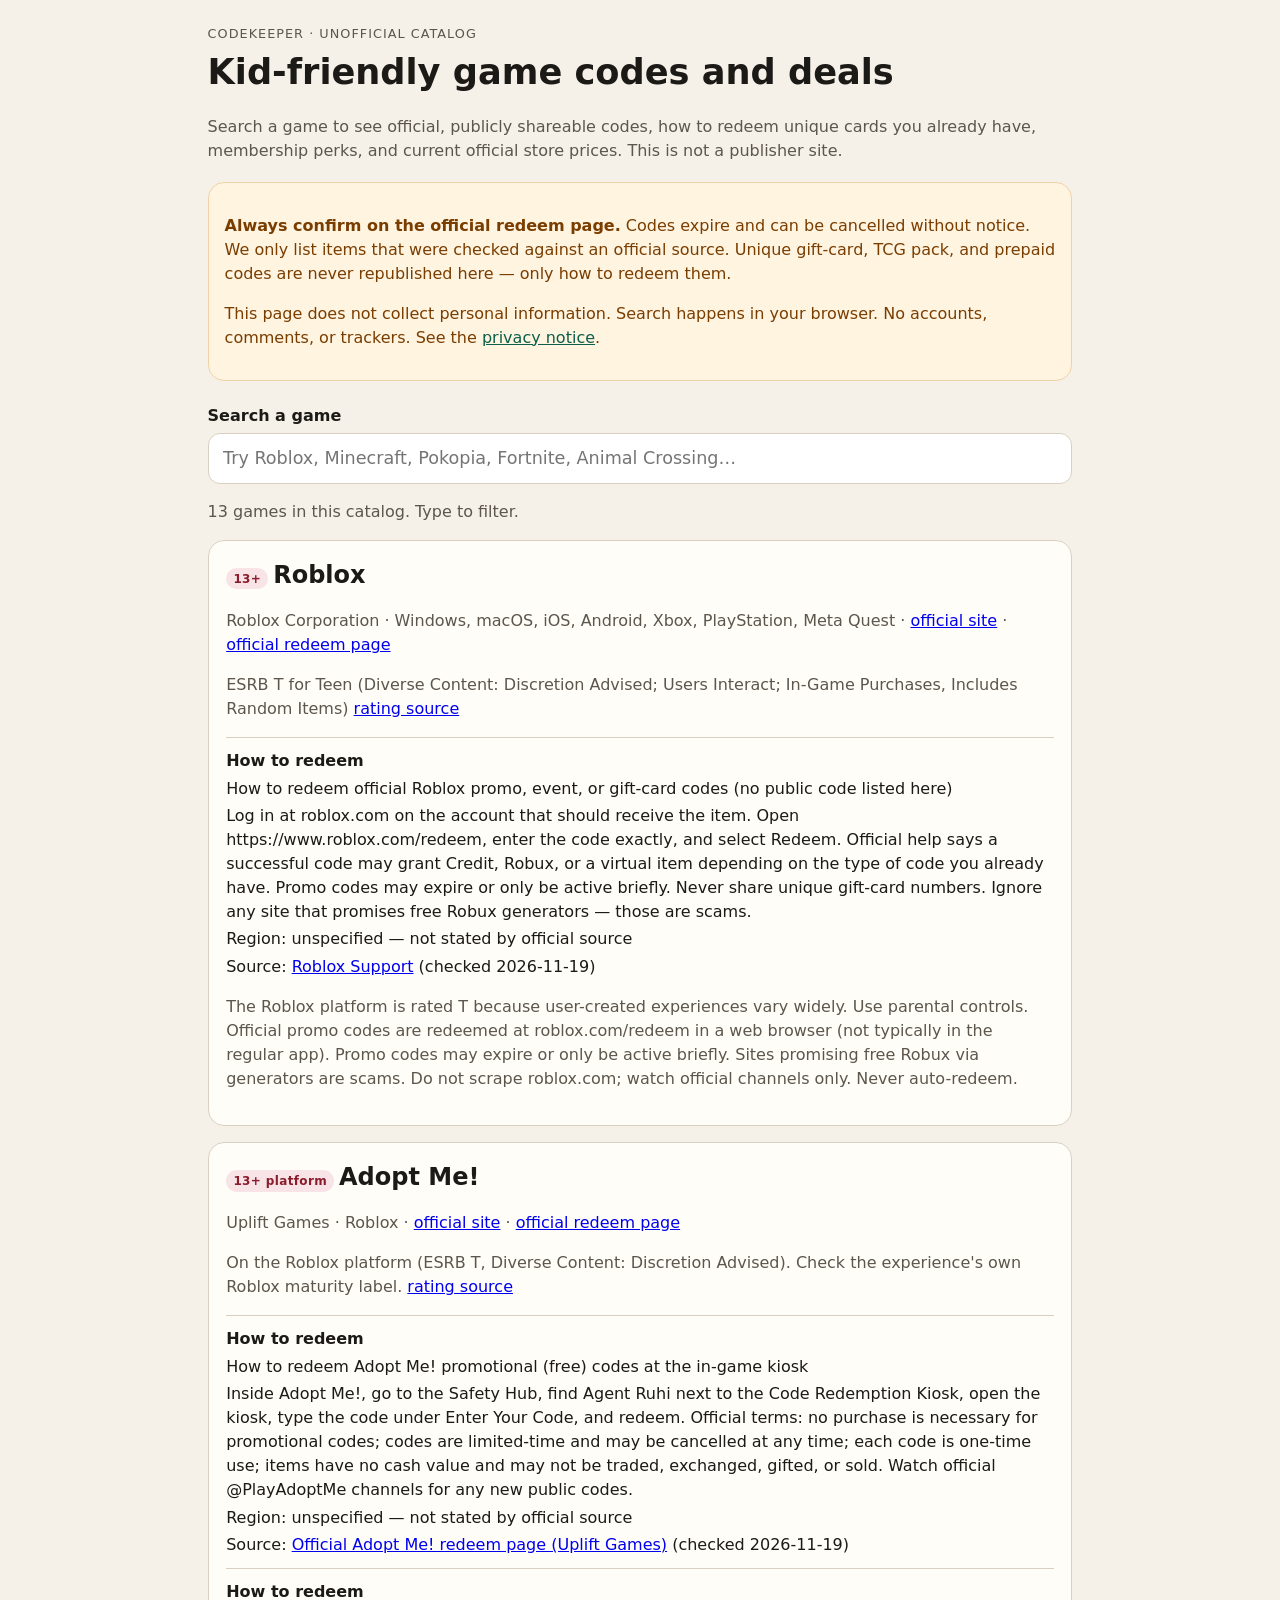
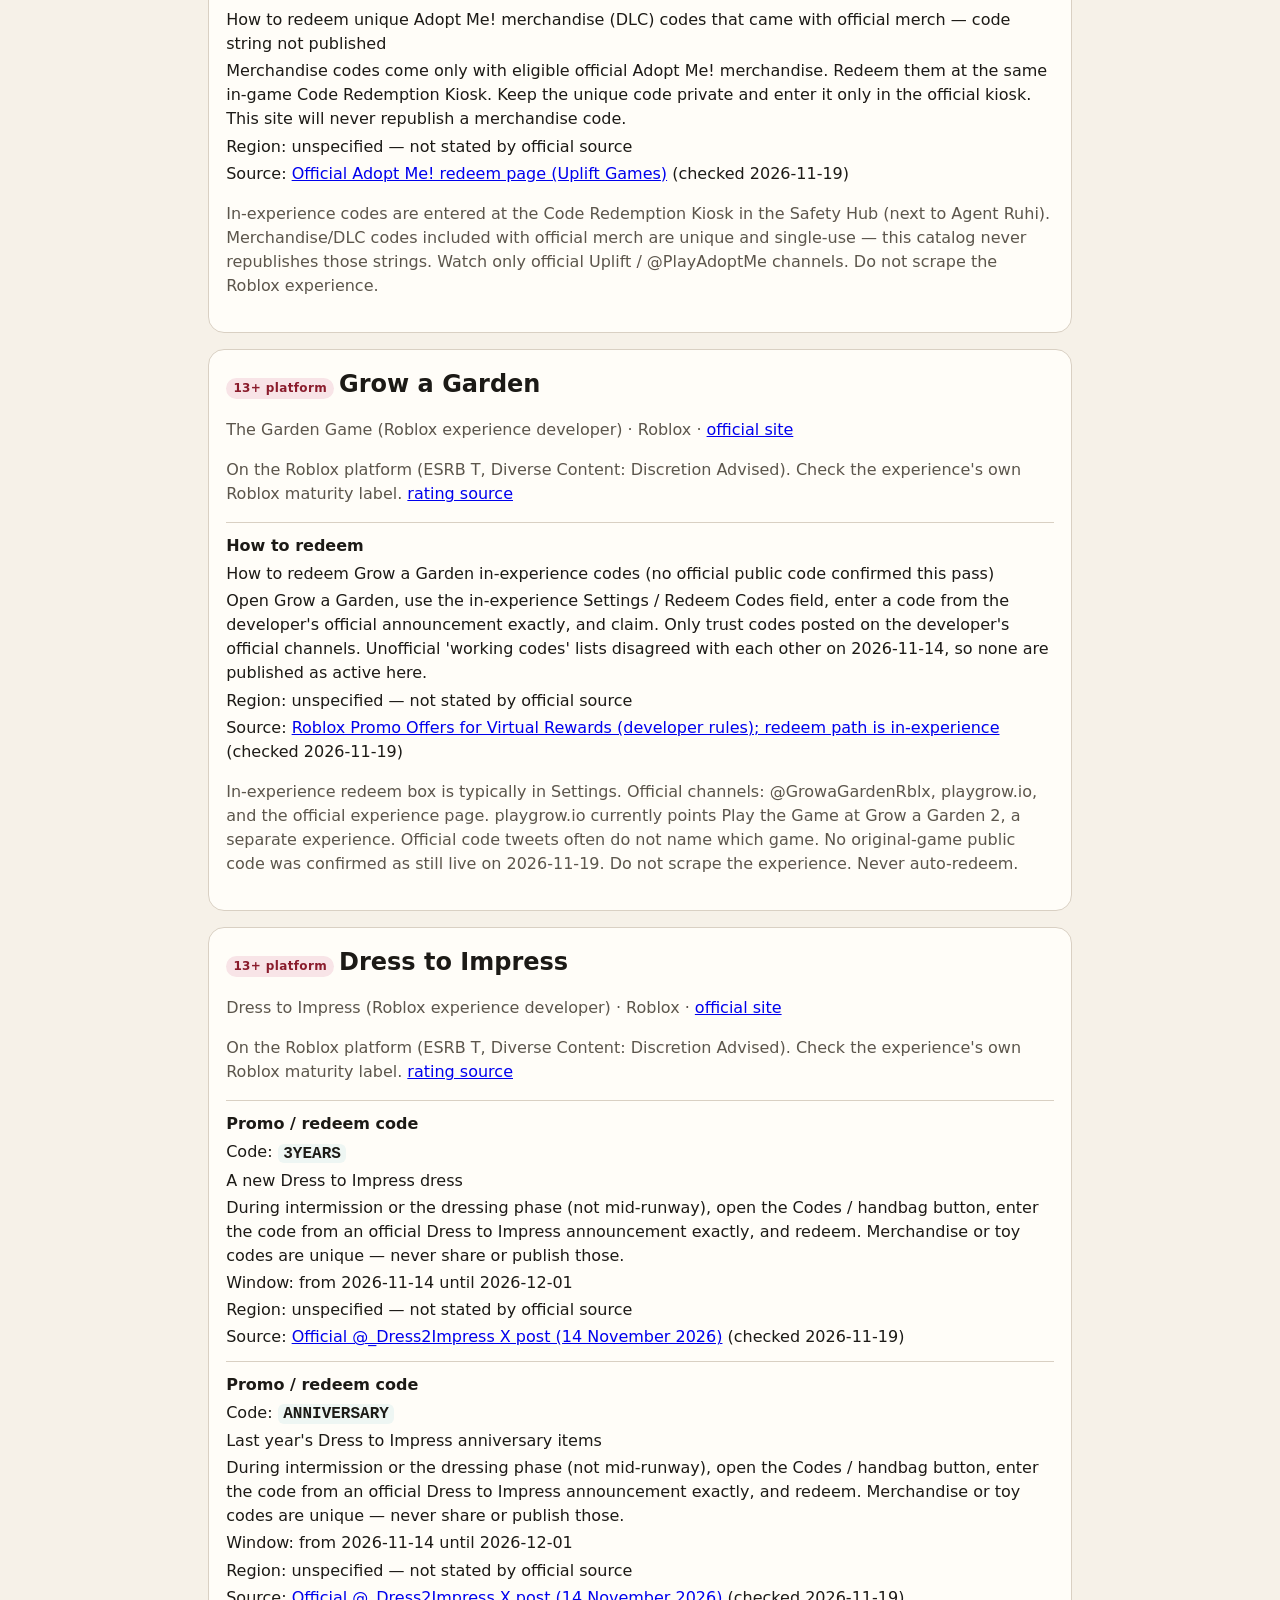
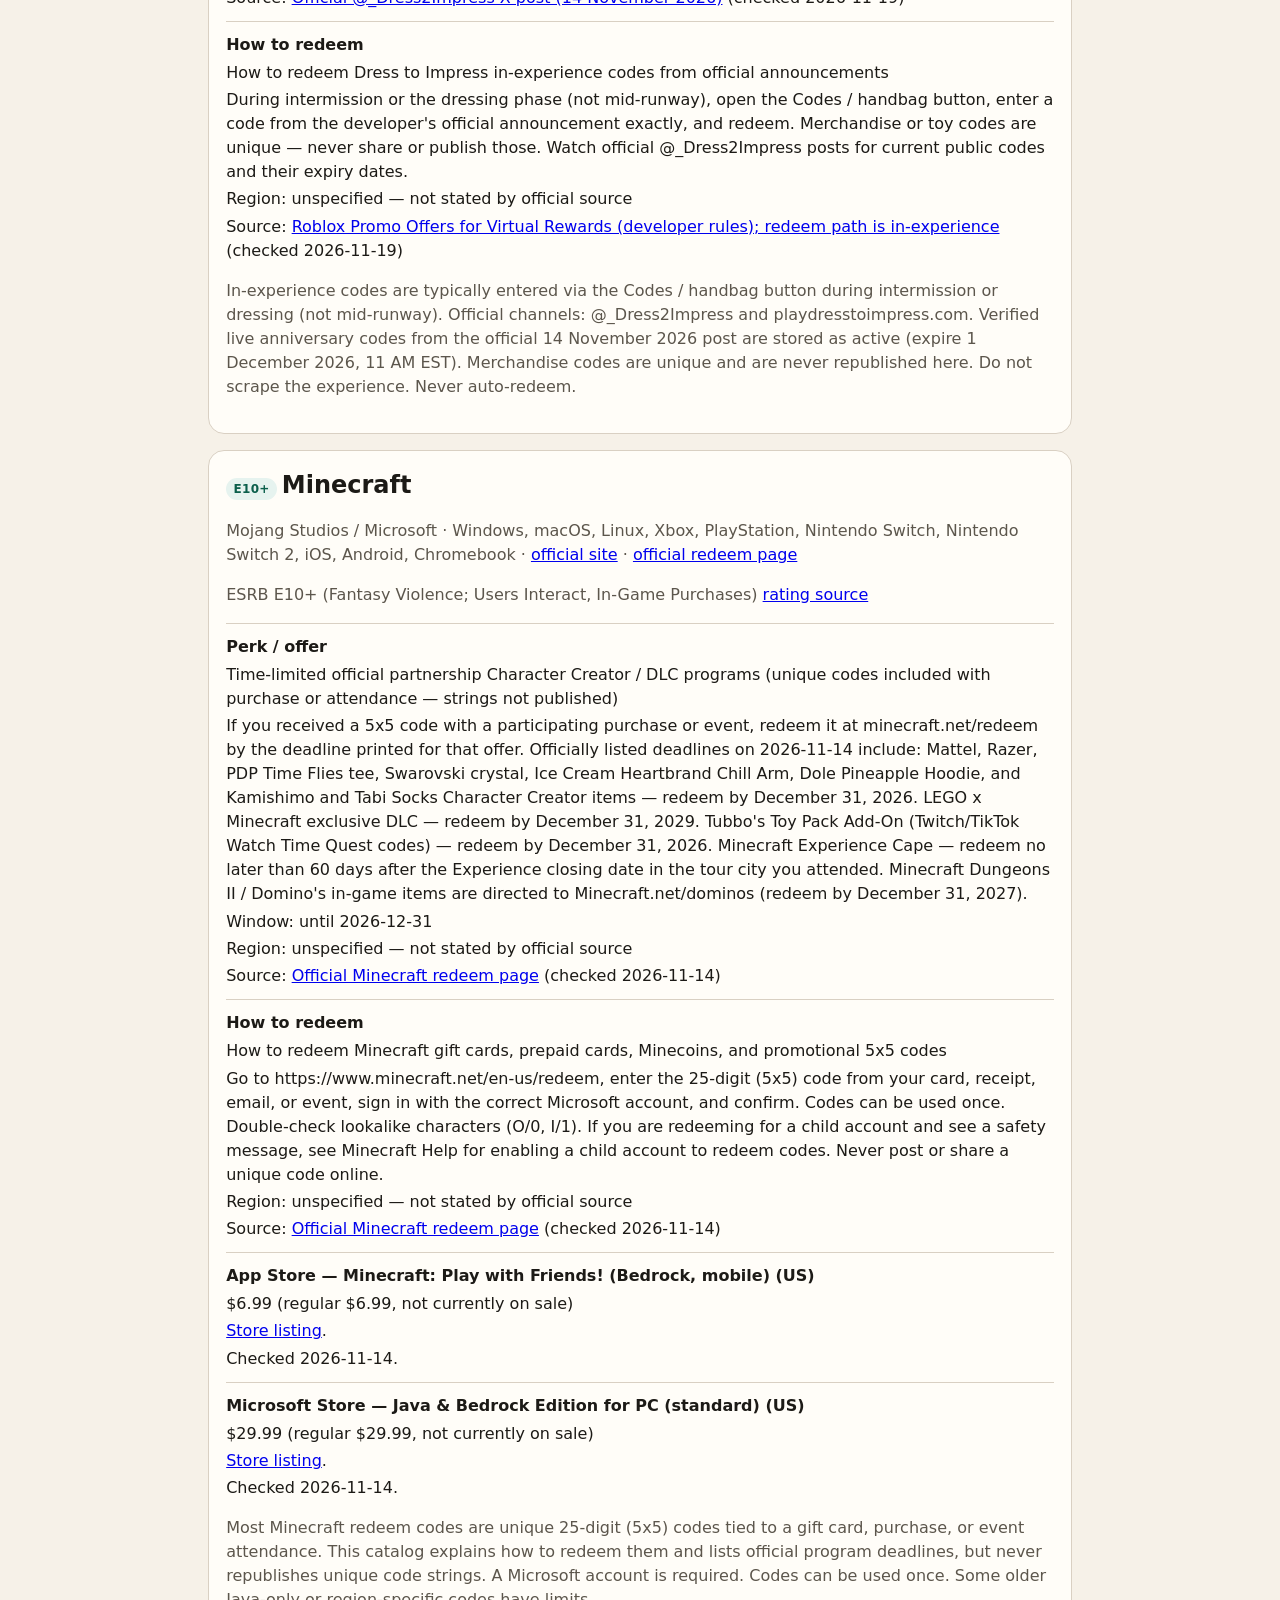
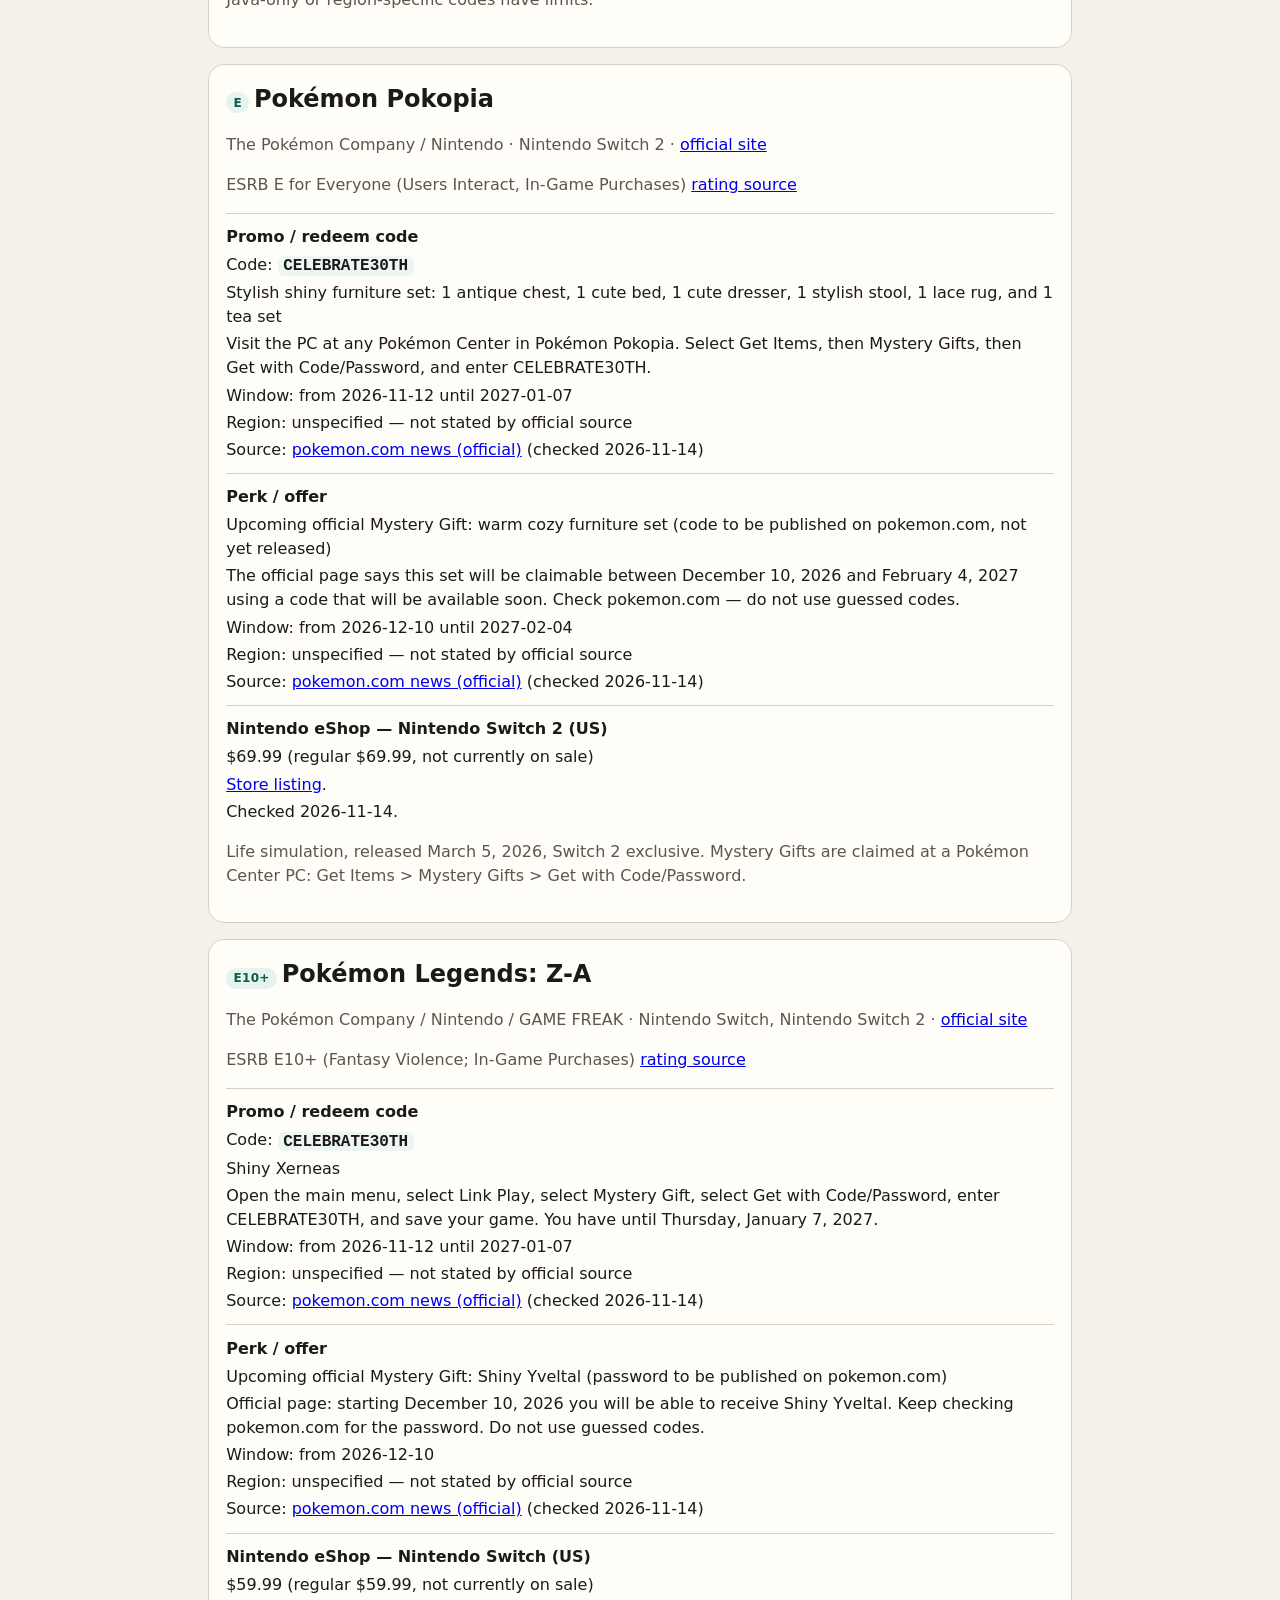
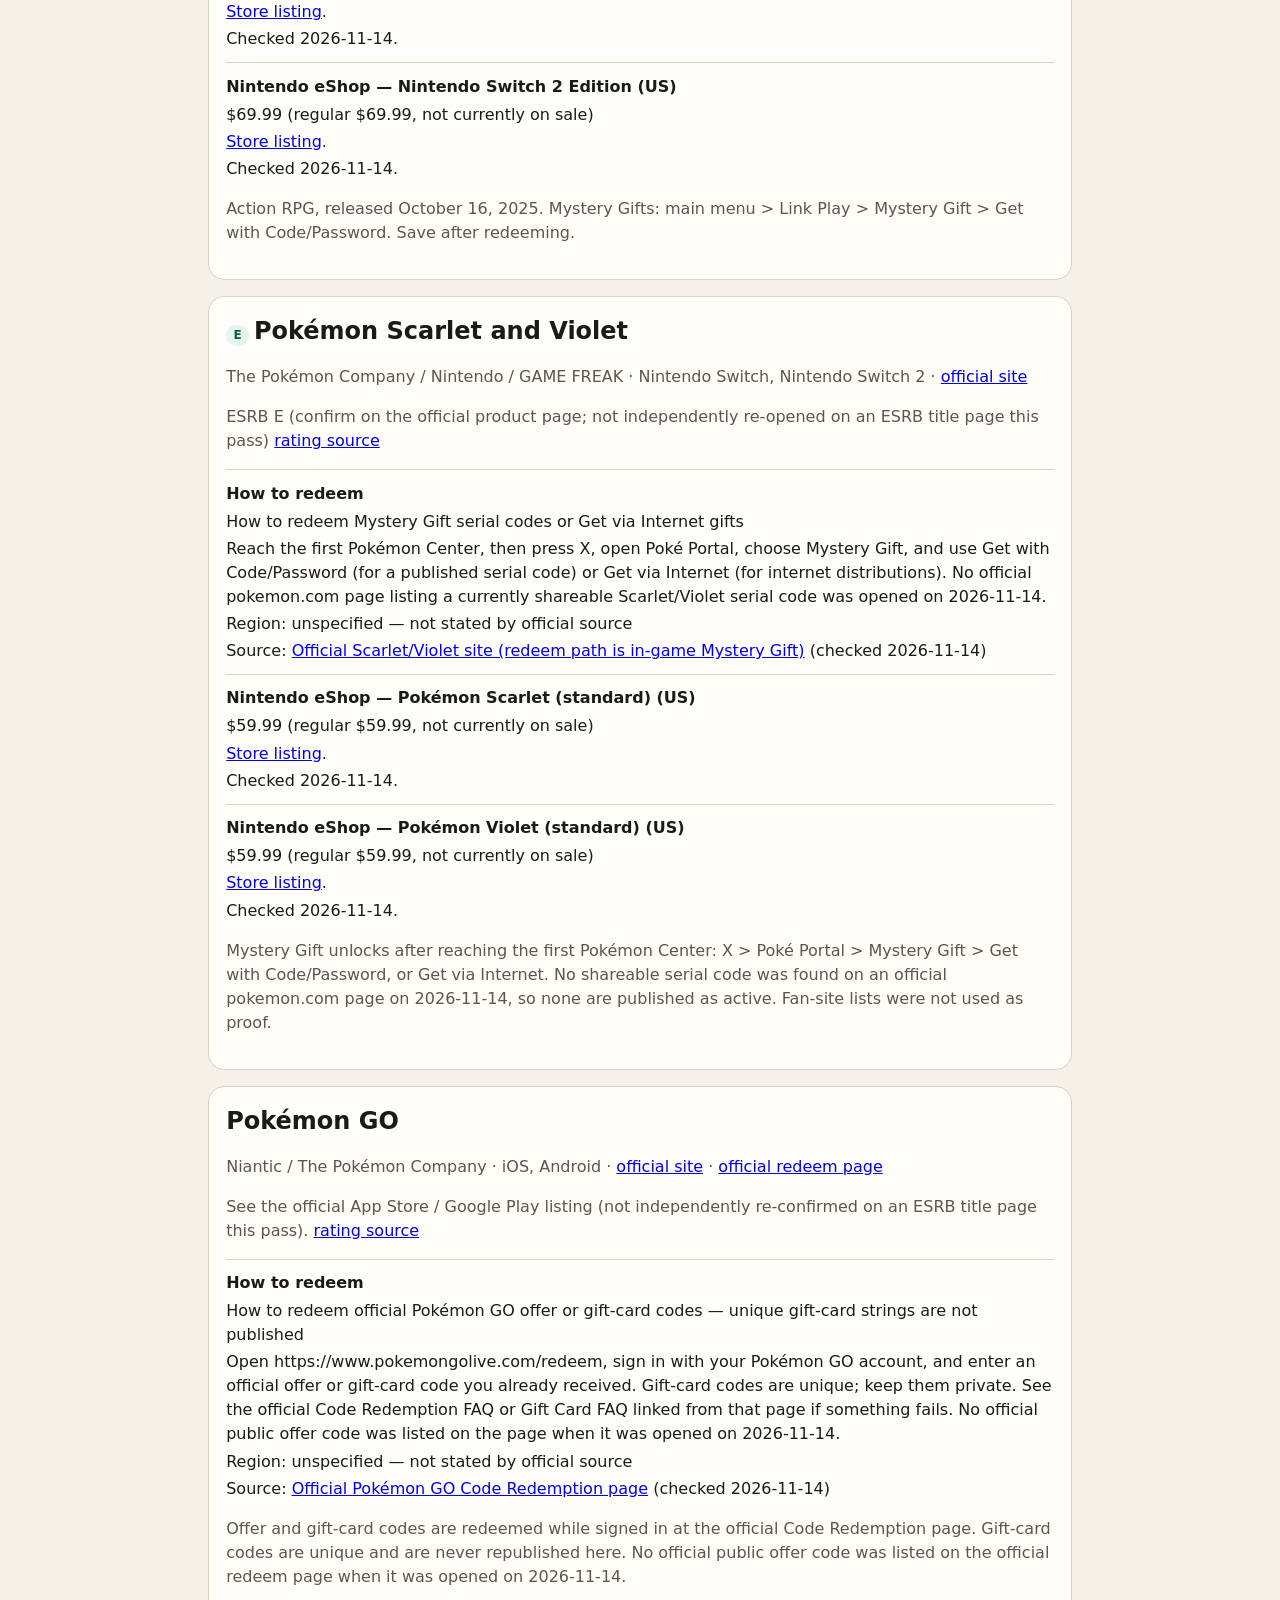
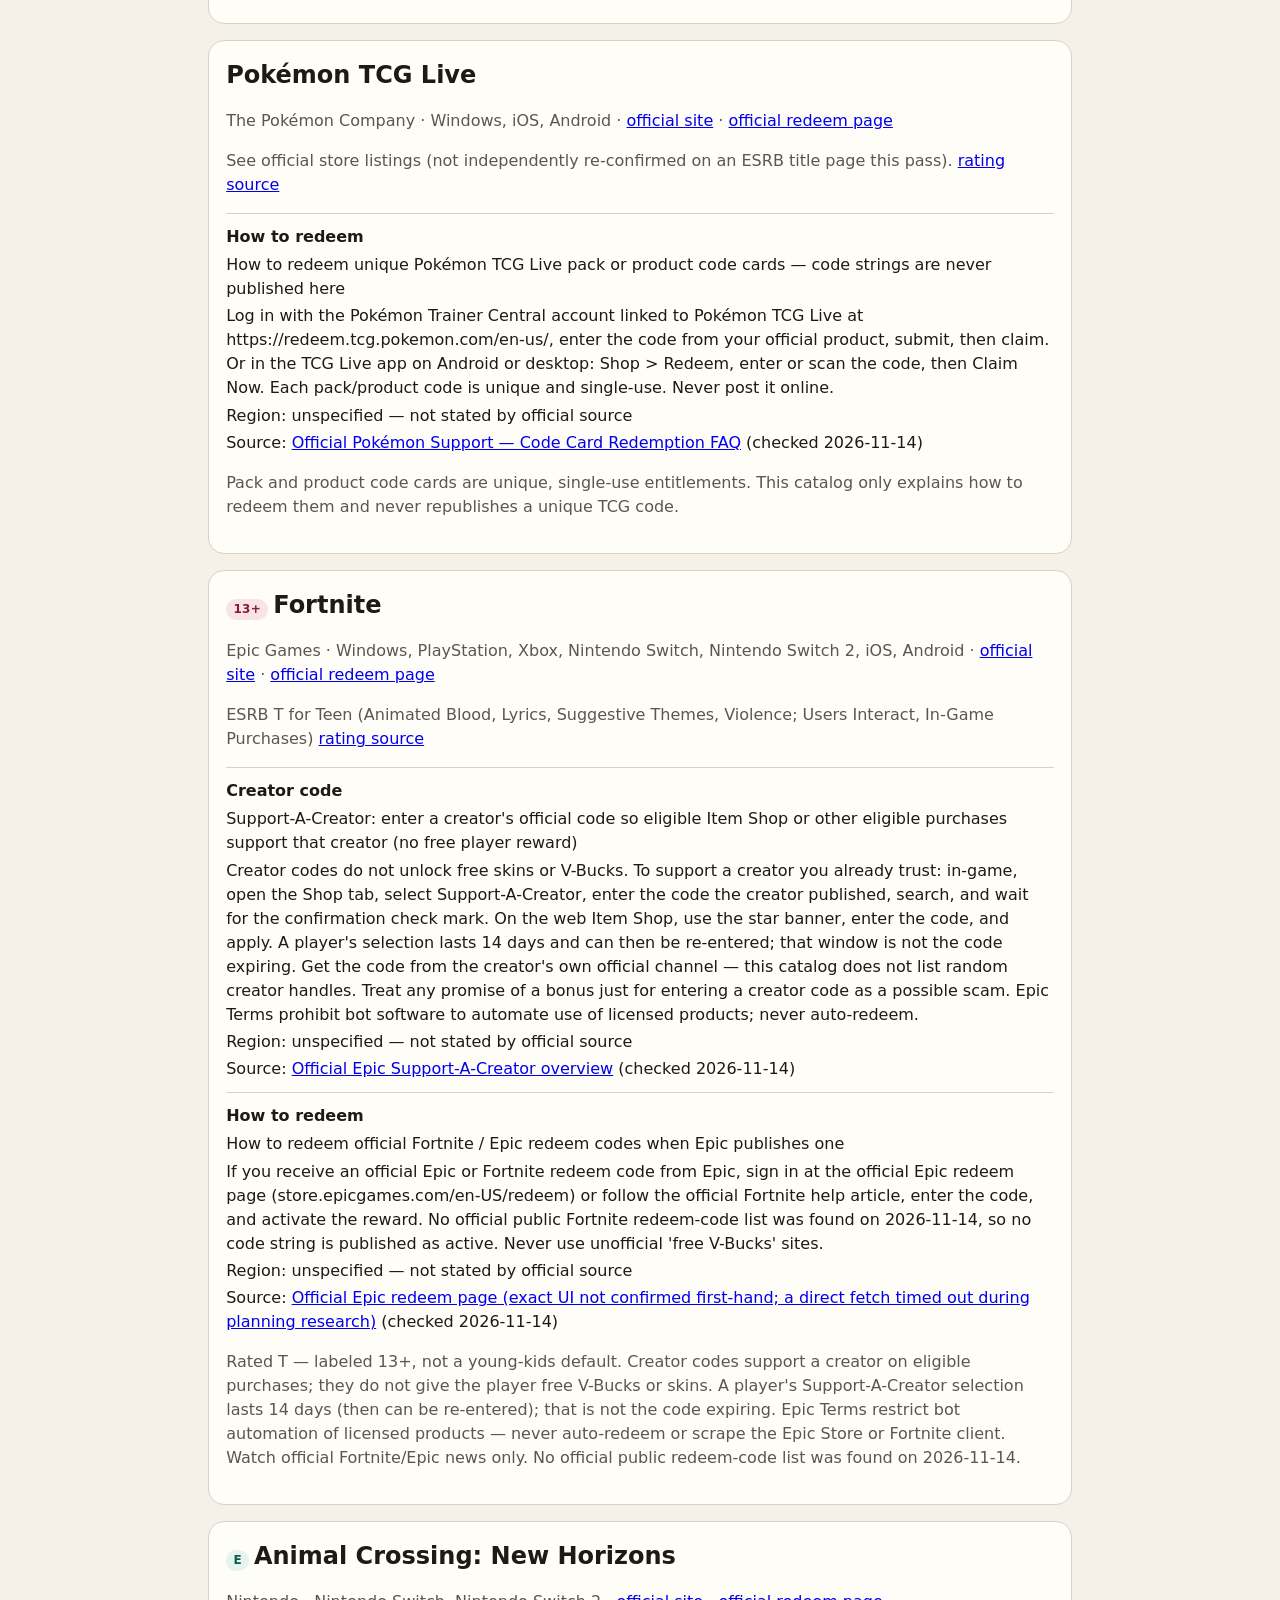
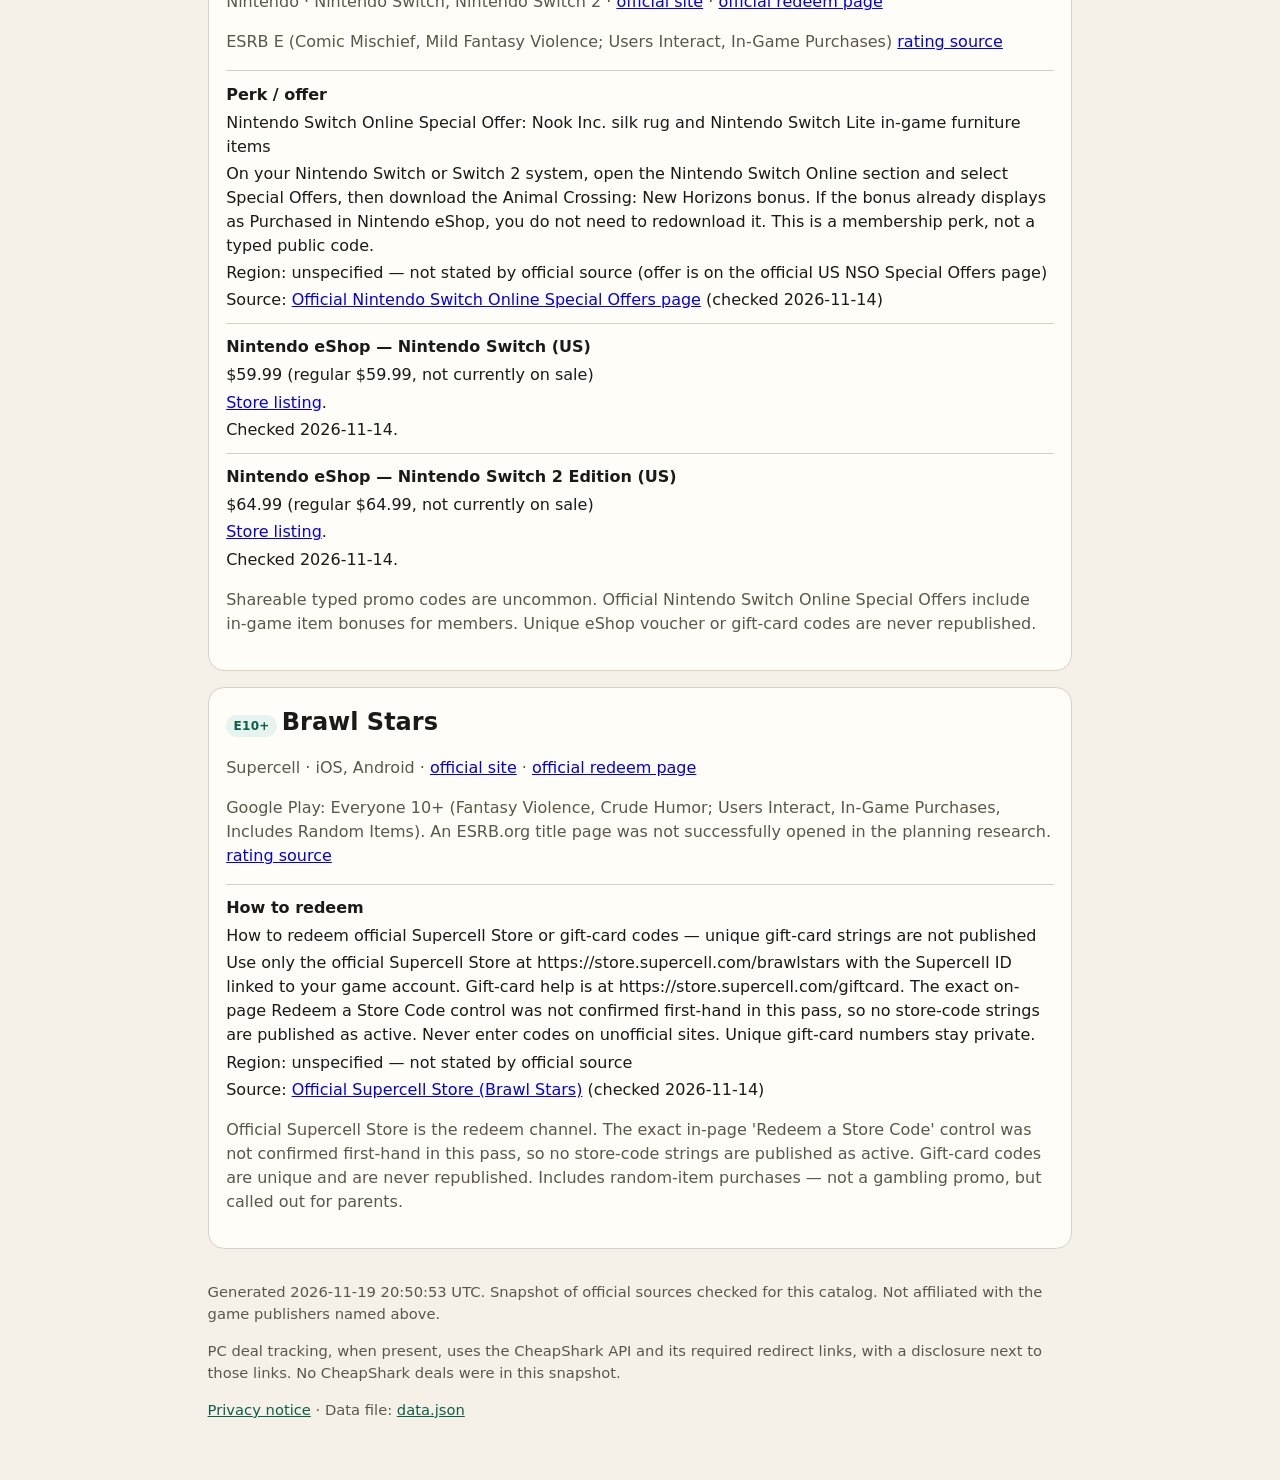
==== index.html @ 10f202b2 "Initial public Codekeeper catalog for GitHub Pages. Static, verified-active game codes and deals onl" ====
<!DOCTYPE html>
<html lang="en">
<head>
  <meta charset="utf-8">
  <meta name="viewport" content="width=device-width, initial-scale=1">
  <meta name="robots" content="noindex, nofollow">
  <title>Codekeeper — kid-friendly game codes and deals</title>
  <link rel="stylesheet" href="styles.css">
</head>
<body>
  <a class="skip" href="#search">Skip to search</a>
  <header>
    <p class="eyebrow">Codekeeper · unofficial catalog</p>
    <h1>Kid-friendly game codes and deals</h1>
    <p class="lede">Search a game to see official, publicly shareable codes, how to redeem unique cards you already have, membership perks, and current official store prices. This is not a publisher site.</p>
  </header>

  <aside class="banner" role="note">
    <p><strong>Always confirm on the official redeem page.</strong> Codes expire and can be cancelled without notice. We only list items that were checked against an official source. Unique gift-card, TCG pack, and prepaid codes are never republished here — only how to redeem them.</p>
    <p>This page does not collect personal information. Search happens in your browser. No accounts, comments, or trackers. See the <a href="privacy.html">privacy notice</a>.</p>
  </aside>

  <section id="search" class="search-panel">
    <label for="q">Search a game</label>
    <input id="q" type="search" autocomplete="off" spellcheck="false" placeholder="Try Roblox, Minecraft, Pokopia, Fortnite, Animal Crossing…">
    <p class="hint" id="search-status"></p>
  </section>

  <main id="results"></main>

  <template id="game-card">
    <article class="card" hidden>
      <header class="card-head">
        <h2 class="name"></h2>
        <p class="meta"></p>
        <p class="rating"></p>
      </header>
      <div class="body"></div>
    </article>
  </template>

  <footer>
    <p>Generated <span id="generated-at"></span>. Snapshot of official sources checked for this catalog. Not affiliated with the game publishers named above.</p>
    <p>PC deal tracking, when present, uses the CheapShark API and its required redirect links, with a disclosure next to those links. No CheapShark deals were in this snapshot.</p>
    <p><a href="privacy.html">Privacy notice</a> · Data file: <a href="data.json">data.json</a></p>
  </footer>

  <script src="app.js" defer></script>
</body>
</html>
---- styles.css ----
:root {
  color-scheme: light;
  --bg: #f6f1e8;
  --ink: #1c1a16;
  --muted: #5c564c;
  --card: #fffdf8;
  --line: #d9d0c3;
  --accent: #0b5f4b;
  --warn: #7a3d00;
  --teen: #8a1c2c;
  --ok: #0b5f4b;
  --radius: 16px;
  font-family: "Source Sans 3", "Segoe UI", system-ui, sans-serif;
}
* { box-sizing: border-box; }
body {
  margin: 0 auto;
  max-width: 900px;
  padding: 1.5rem 1.1rem 3rem;
  background: var(--bg);
  color: var(--ink);
  line-height: 1.5;
}
.skip { position: absolute; left: -999px; }
.skip:focus { left: 1rem; top: 1rem; background: #fff; padding: .5rem; }
.eyebrow { text-transform: uppercase; letter-spacing: .08em; font-size: .8rem; color: var(--muted); margin: 0; }
h1 { font-size: clamp(1.6rem, 3vw, 2.2rem); margin: .2rem 0 .6rem; }
.lede, .hint, .meta, .rating, footer { color: var(--muted); }
.banner {
  background: #fff4e0;
  border: 1px solid #efd2a8;
  border-radius: var(--radius);
  padding: .9rem 1rem;
  margin: 1.2rem 0;
  color: var(--warn);
}
.search-panel { margin: 1.4rem 0 1rem; }
label { display: block; font-weight: 650; margin-bottom: .35rem; }
#q {
  width: 100%;
  font: inherit;
  font-size: 1.1rem;
  padding: .7rem .9rem;
  border-radius: 12px;
  border: 1px solid var(--line);
  background: #fff;
}
.card {
  background: var(--card);
  border: 1px solid var(--line);
  border-radius: var(--radius);
  padding: 1rem 1.1rem 1.15rem;
  margin: 0 0 1rem;
}
.card-head h2 { margin: 0 0 .25rem; }
.badge {
  display: inline-block;
  font-size: .75rem;
  font-weight: 700;
  letter-spacing: .03em;
  padding: .1rem .45rem;
  border-radius: 999px;
  margin-right: .3rem;
  background: #e6f3ef;
  color: var(--ok);
}
.badge.teen { background: #f8e4e7; color: var(--teen); }
.item { border-top: 1px solid var(--line); padding: .7rem 0 0; margin-top: .7rem; }
.item h3 { margin: 0 0 .25rem; font-size: 1rem; }
.code {
  font-family: ui-monospace, "Cascadia Code", monospace;
  font-weight: 700;
  background: #eef6f3;
  padding: .05rem .35rem;
  border-radius: 6px;
}
.item p { margin: .2rem 0; }
footer { margin-top: 2rem; font-size: .92rem; }
.prose a, footer a, .banner a { color: var(--accent); }
.hidden { display: none !important; }
.empty { padding: 1rem; color: var(--muted); }
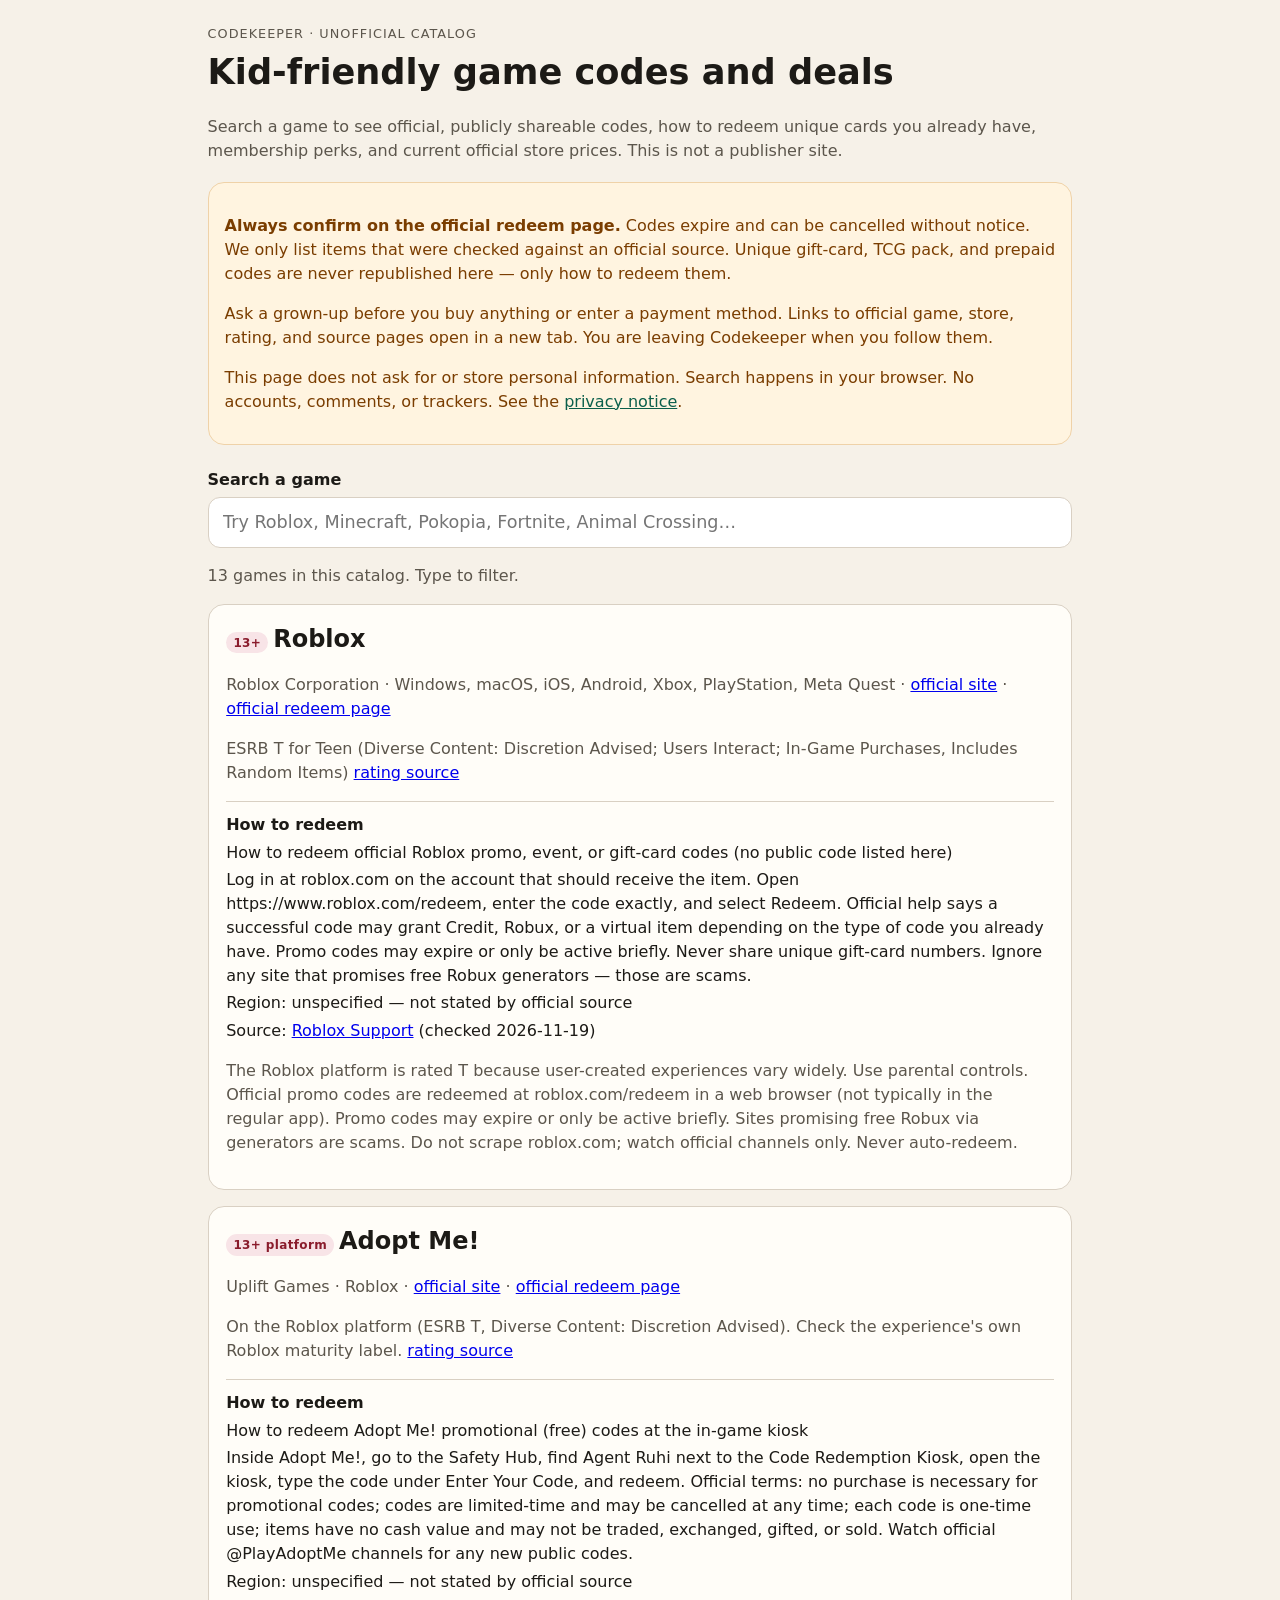
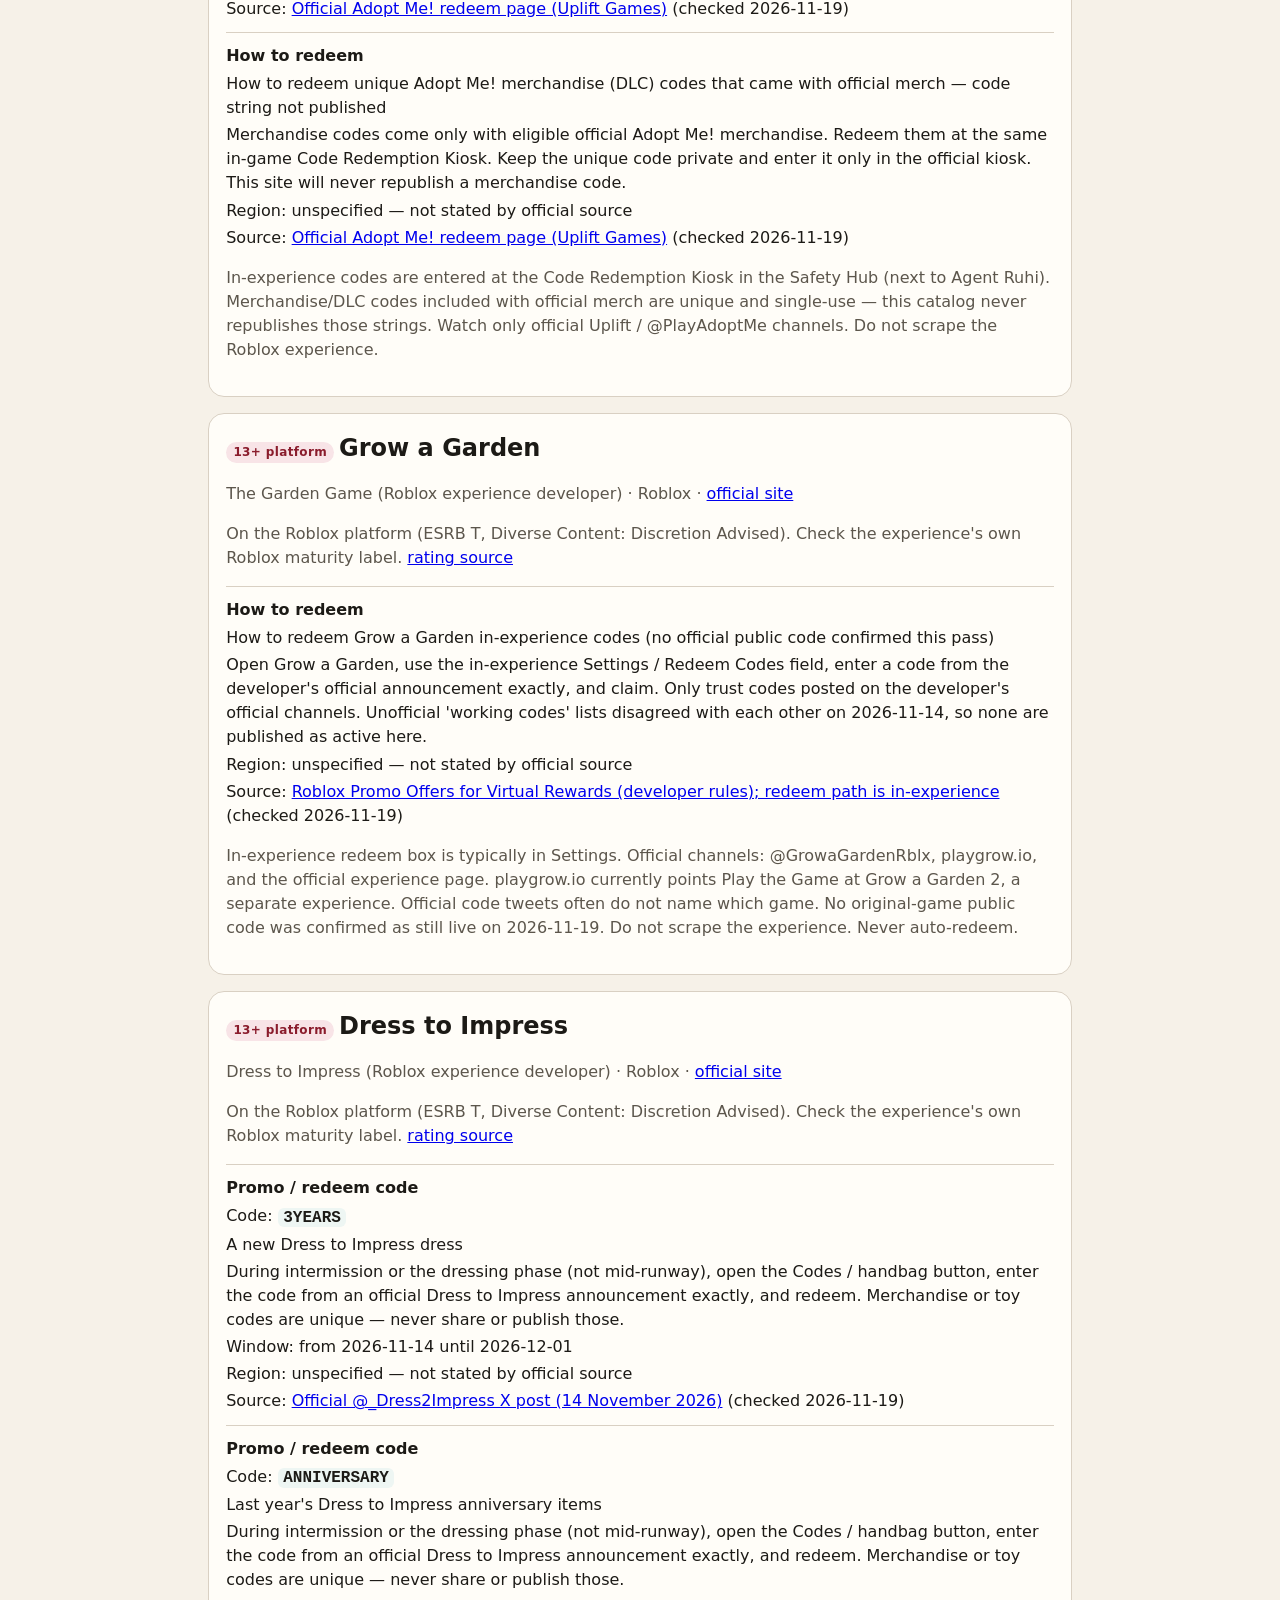
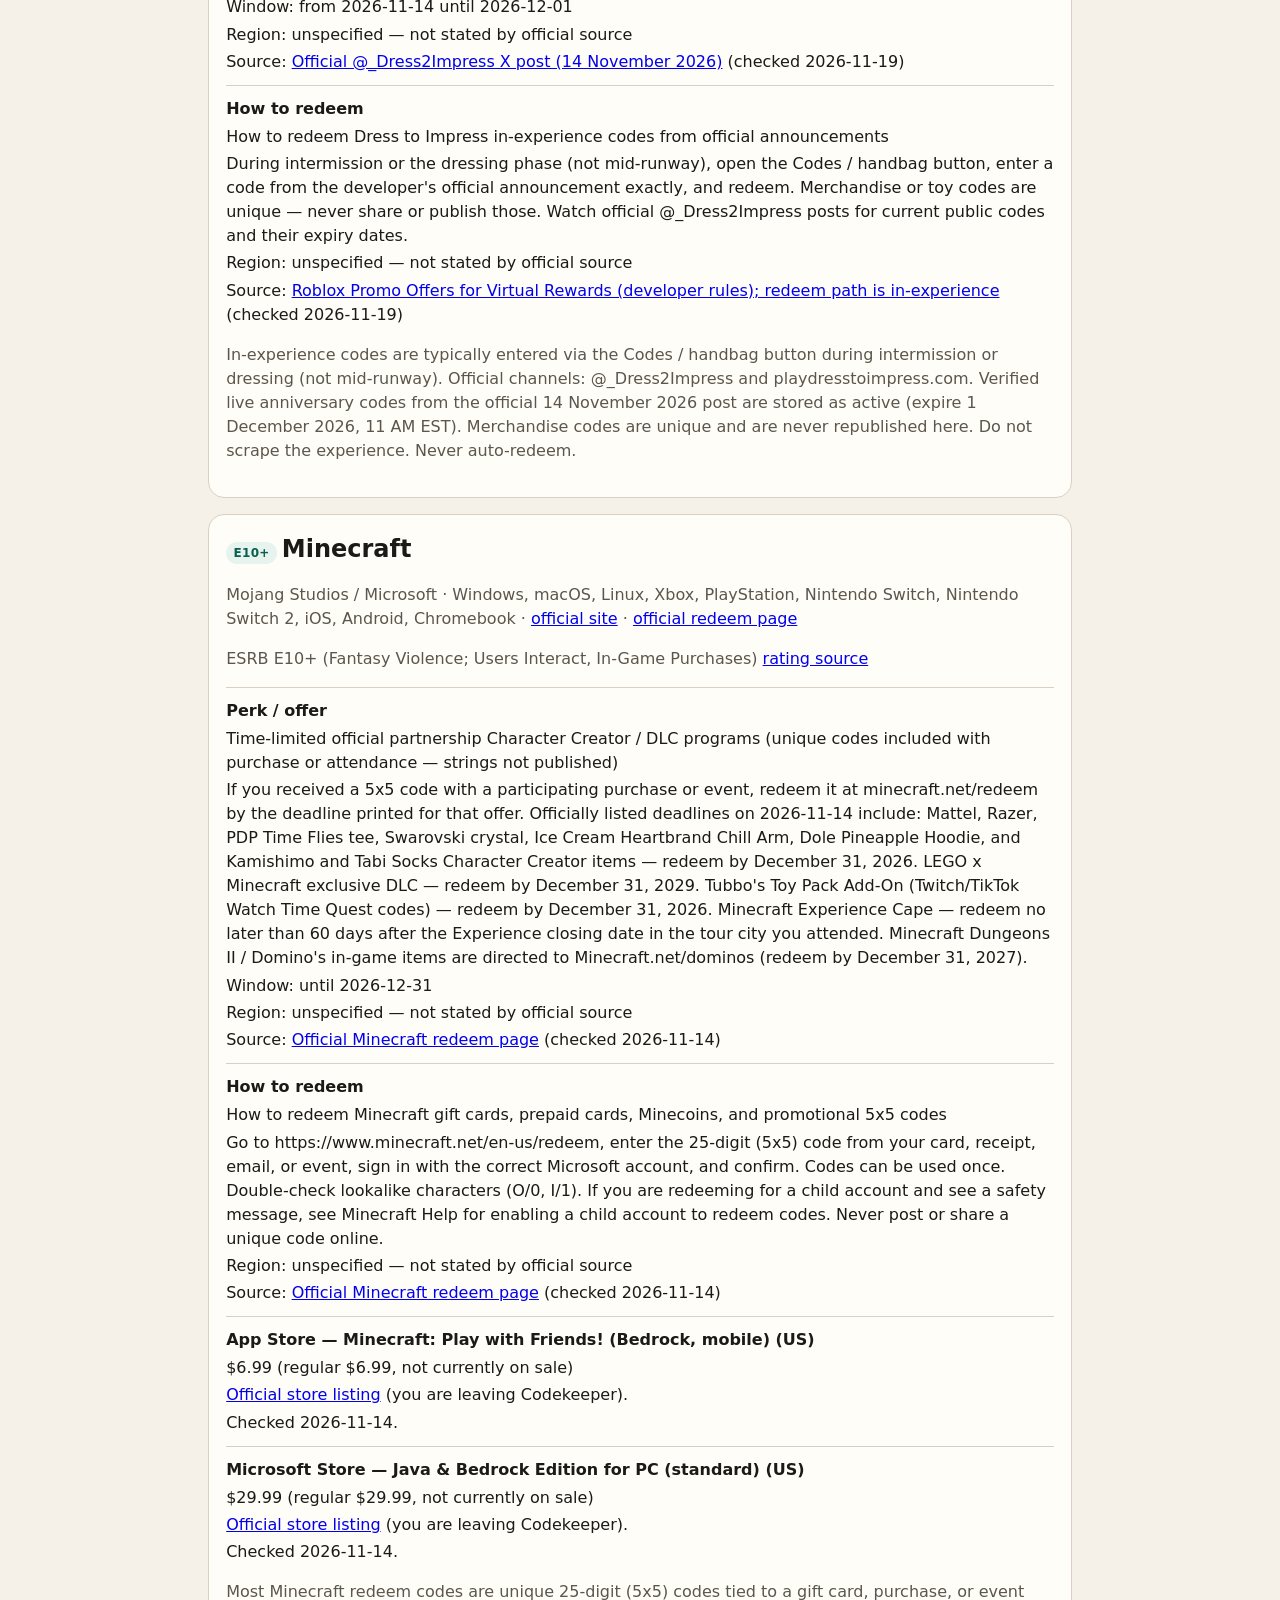
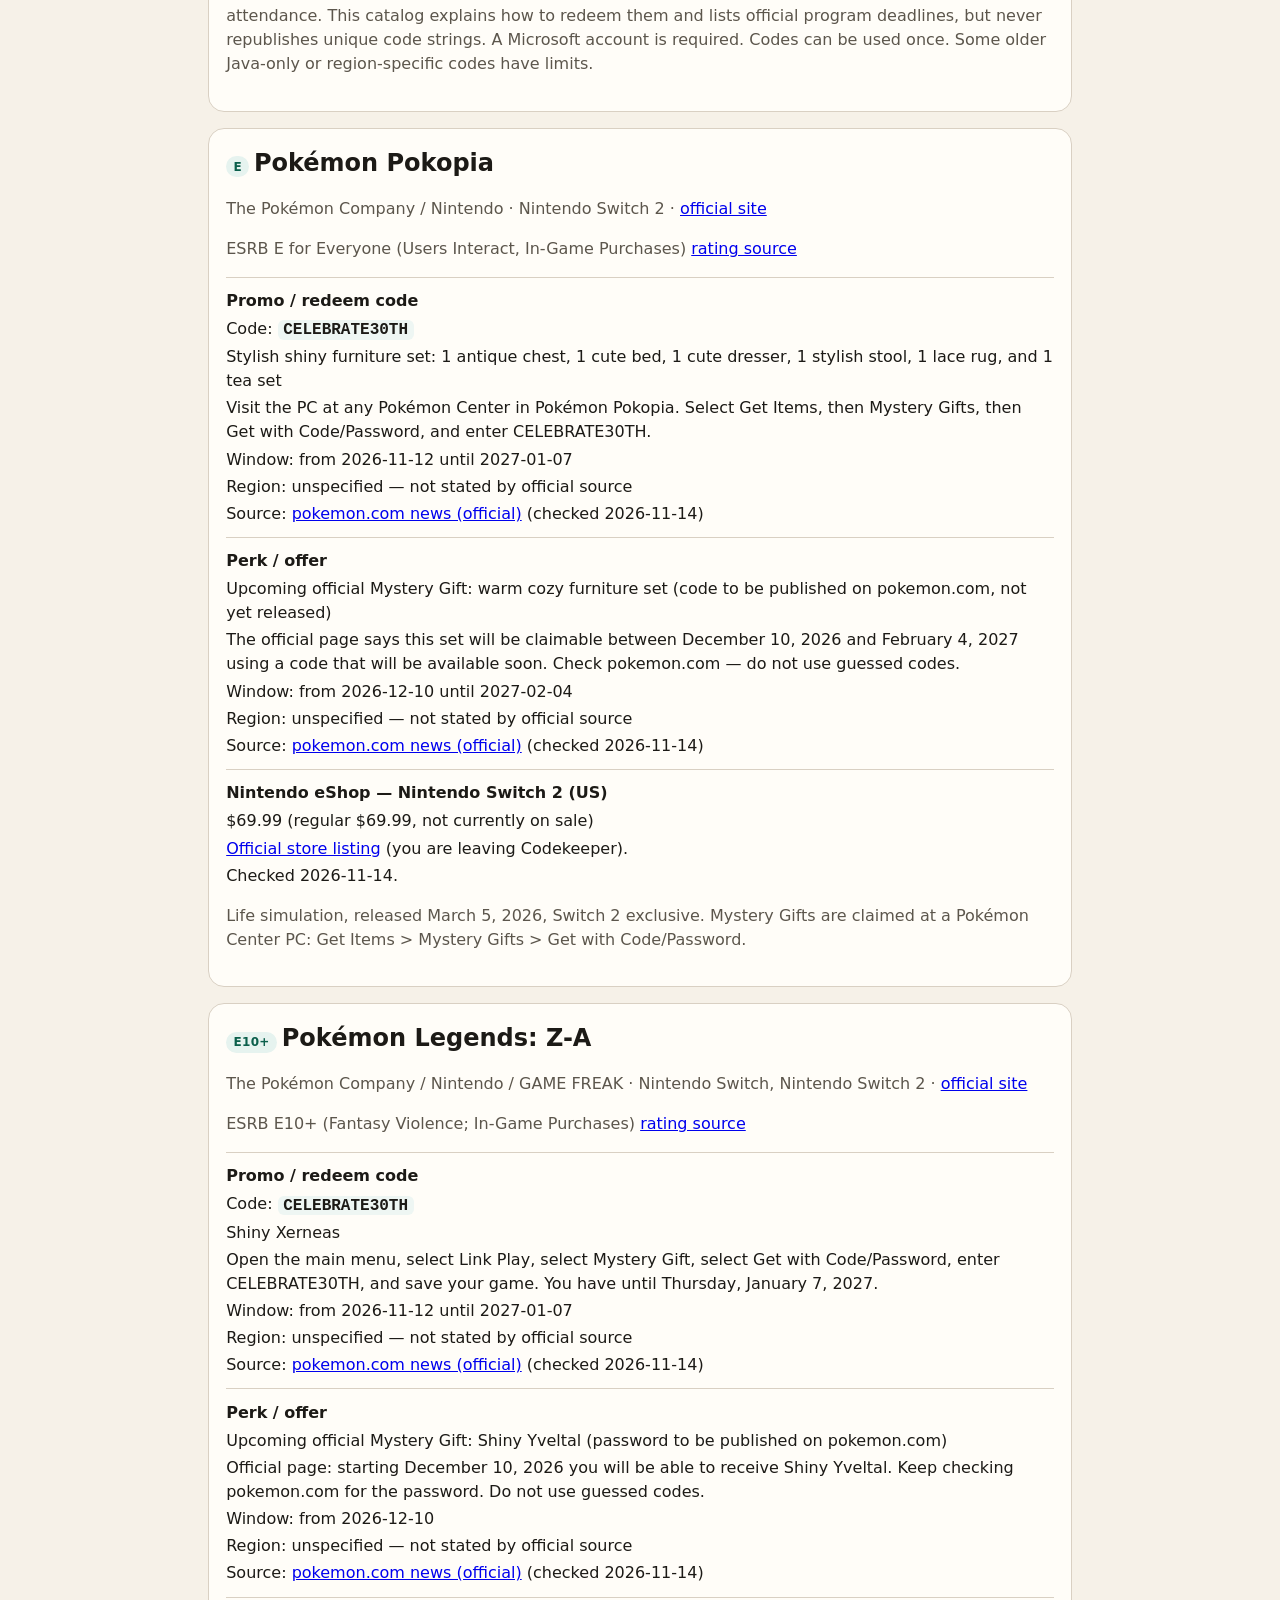
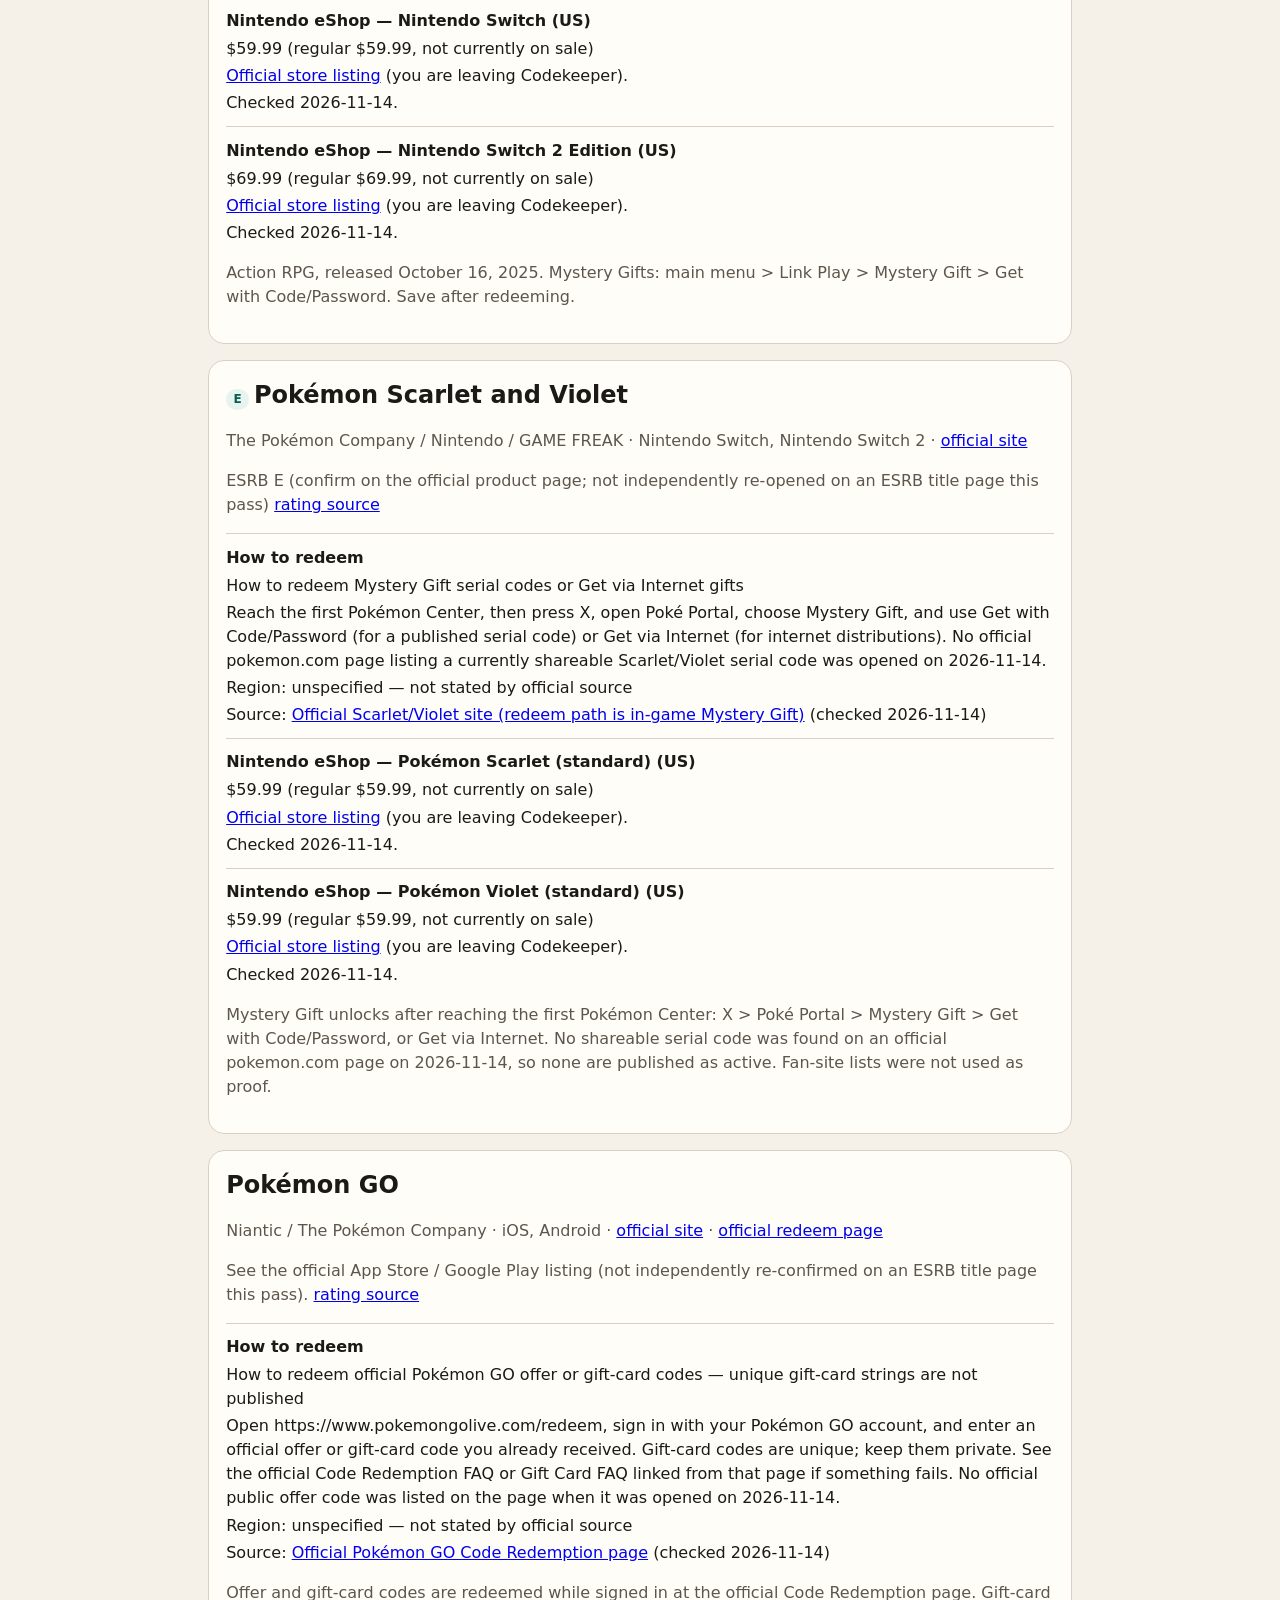
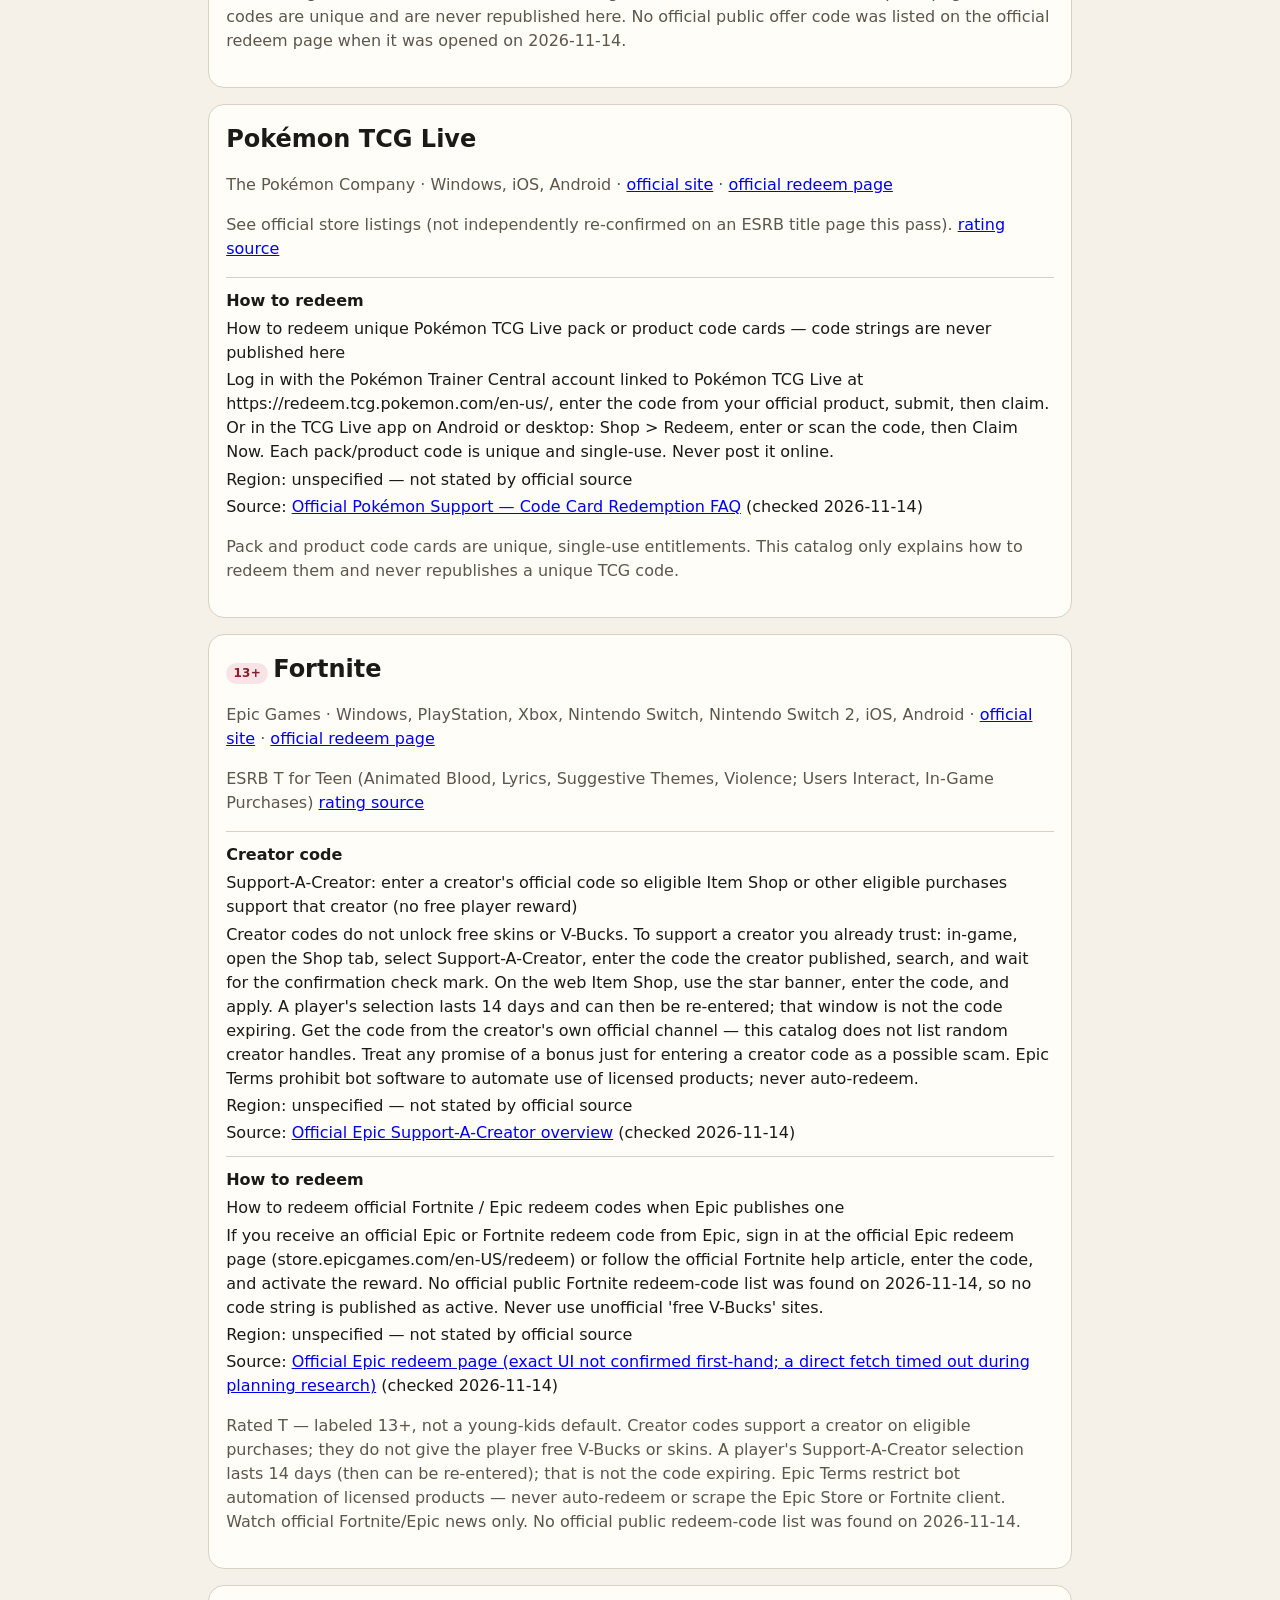
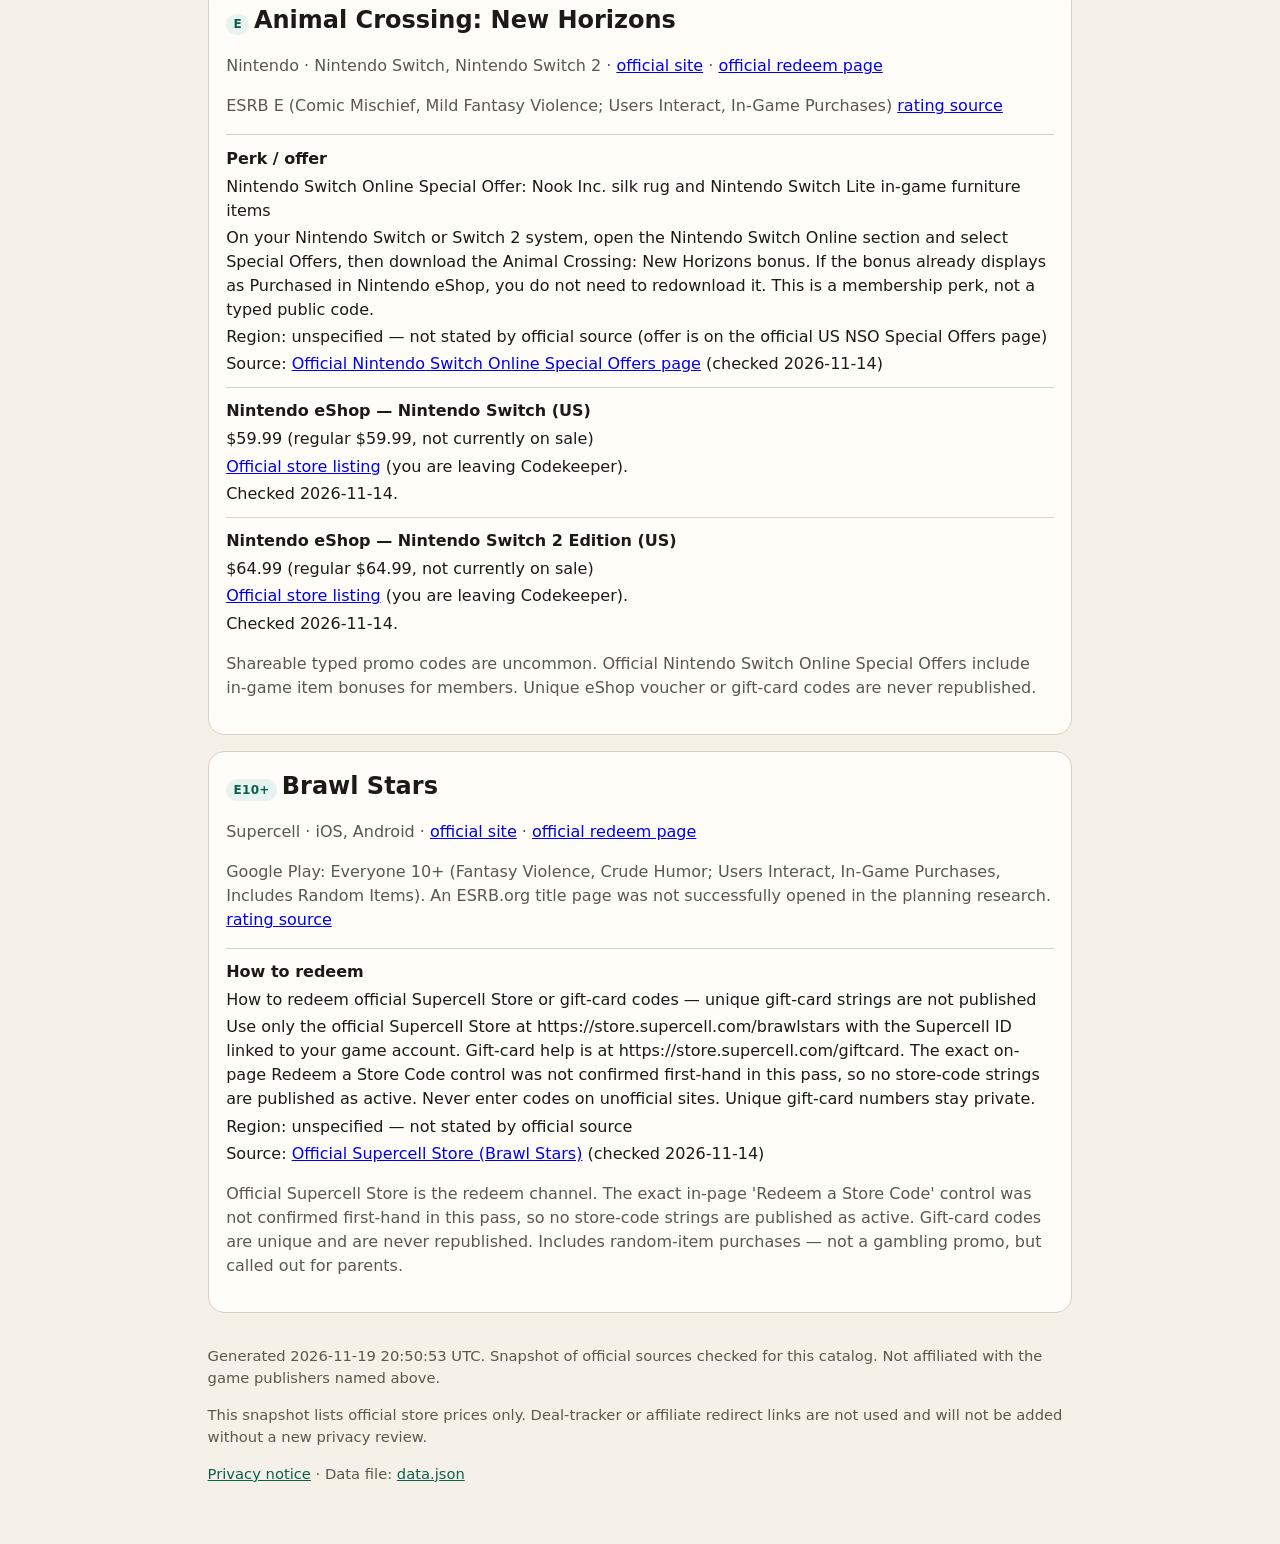
==== commit a174c919: "Harden the static catalog for a COPPA pre-launch review. Open official outbound links with rel=noope" ====
--- a/index.html
+++ b/index.html
@@ -17,7 +17,8 @@
 
   <aside class="banner" role="note">
     <p><strong>Always confirm on the official redeem page.</strong> Codes expire and can be cancelled without notice. We only list items that were checked against an official source. Unique gift-card, TCG pack, and prepaid codes are never republished here — only how to redeem them.</p>
-    <p>This page does not collect personal information. Search happens in your browser. No accounts, comments, or trackers. See the <a href="privacy.html">privacy notice</a>.</p>
+    <p>Ask a grown-up before you buy anything or enter a payment method. Links to official game, store, rating, and source pages open in a new tab. You are leaving Codekeeper when you follow them.</p>
+    <p>This page does not ask for or store personal information. Search happens in your browser. No accounts, comments, or trackers. See the <a href="privacy.html">privacy notice</a>.</p>
   </aside>
 
   <section id="search" class="search-panel">
@@ -41,7 +42,7 @@
 
   <footer>
     <p>Generated <span id="generated-at"></span>. Snapshot of official sources checked for this catalog. Not affiliated with the game publishers named above.</p>
-    <p>PC deal tracking, when present, uses the CheapShark API and its required redirect links, with a disclosure next to those links. No CheapShark deals were in this snapshot.</p>
+    <p>This snapshot lists official store prices only. Deal-tracker or affiliate redirect links are not used and will not be added without a new privacy review.</p>
     <p><a href="privacy.html">Privacy notice</a> · Data file: <a href="data.json">data.json</a></p>
   </footer>
 
--- a/styles.css
+++ b/styles.css
@@ -80,3 +80,4 @@
 .prose a, footer a, .banner a { color: var(--accent); }
 .hidden { display: none !important; }
 .empty { padding: 1rem; color: var(--muted); }
+.leave-note { font-size: .95rem; }
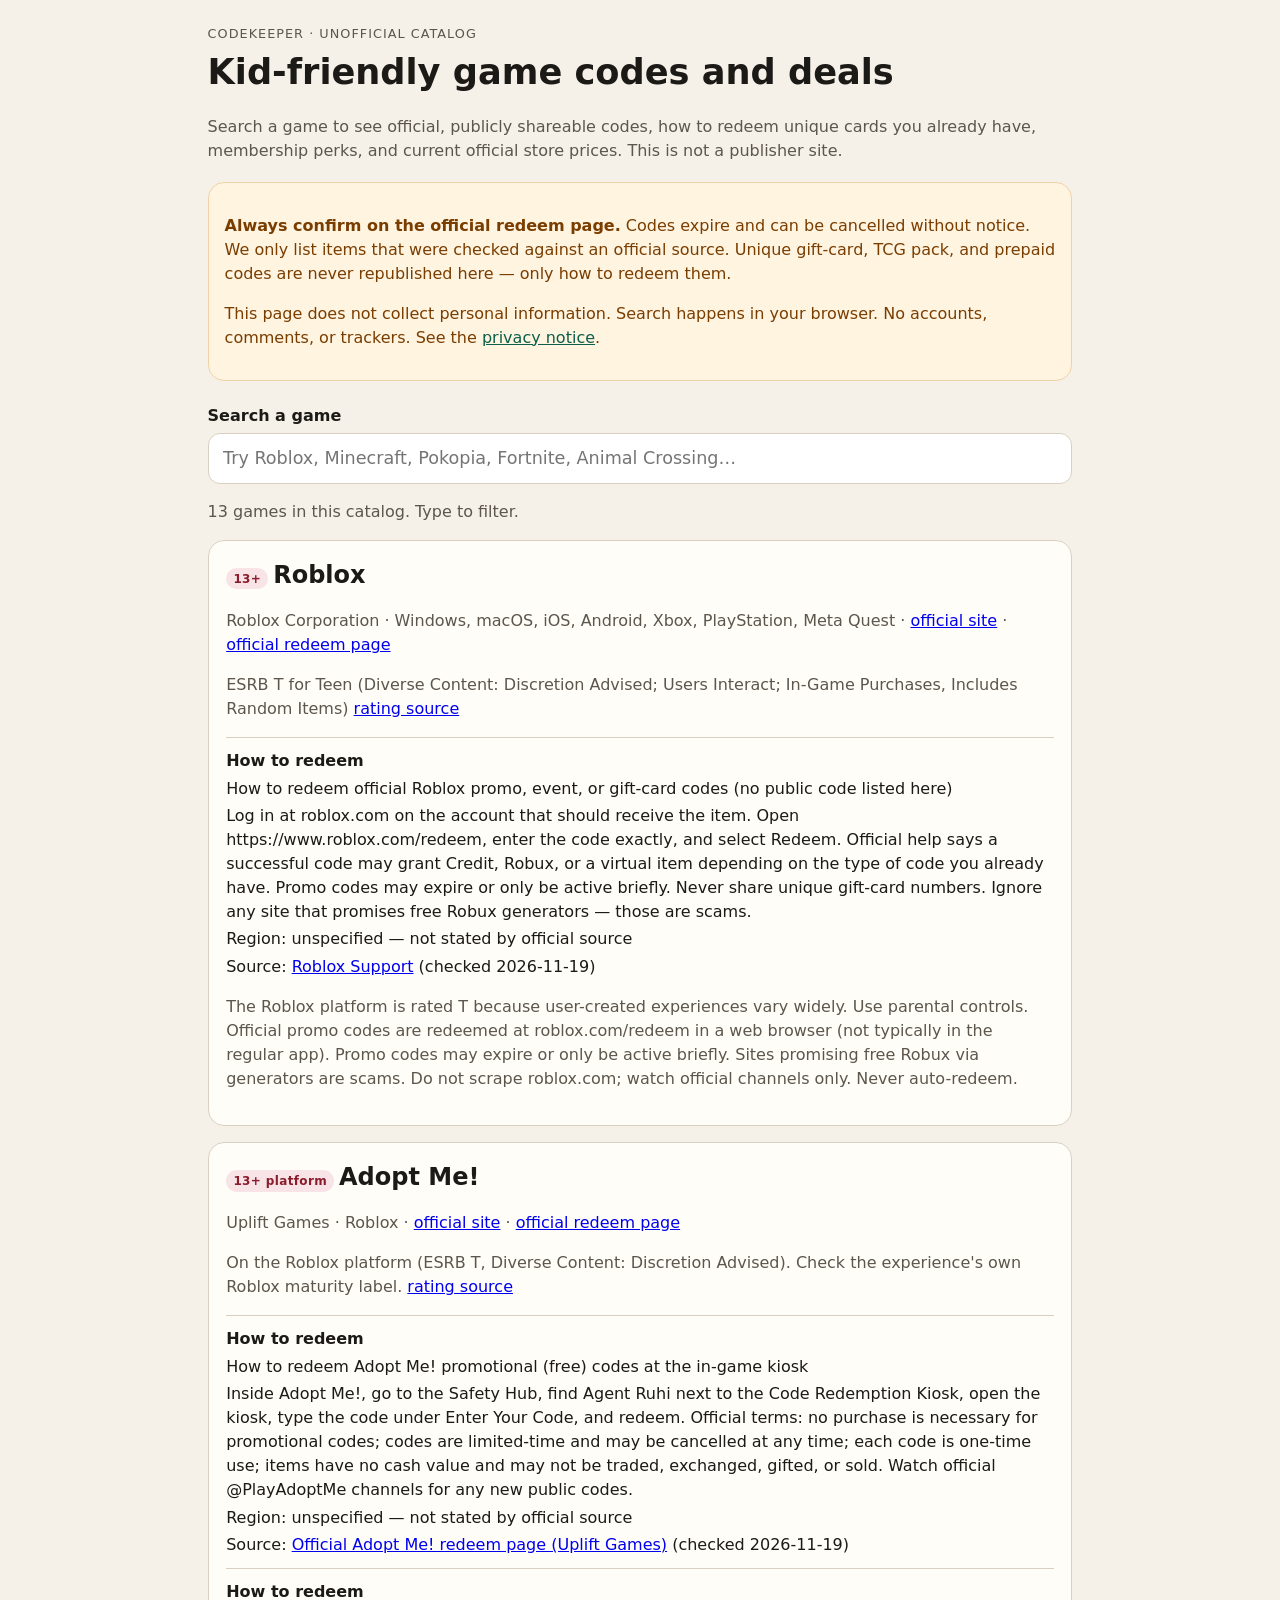
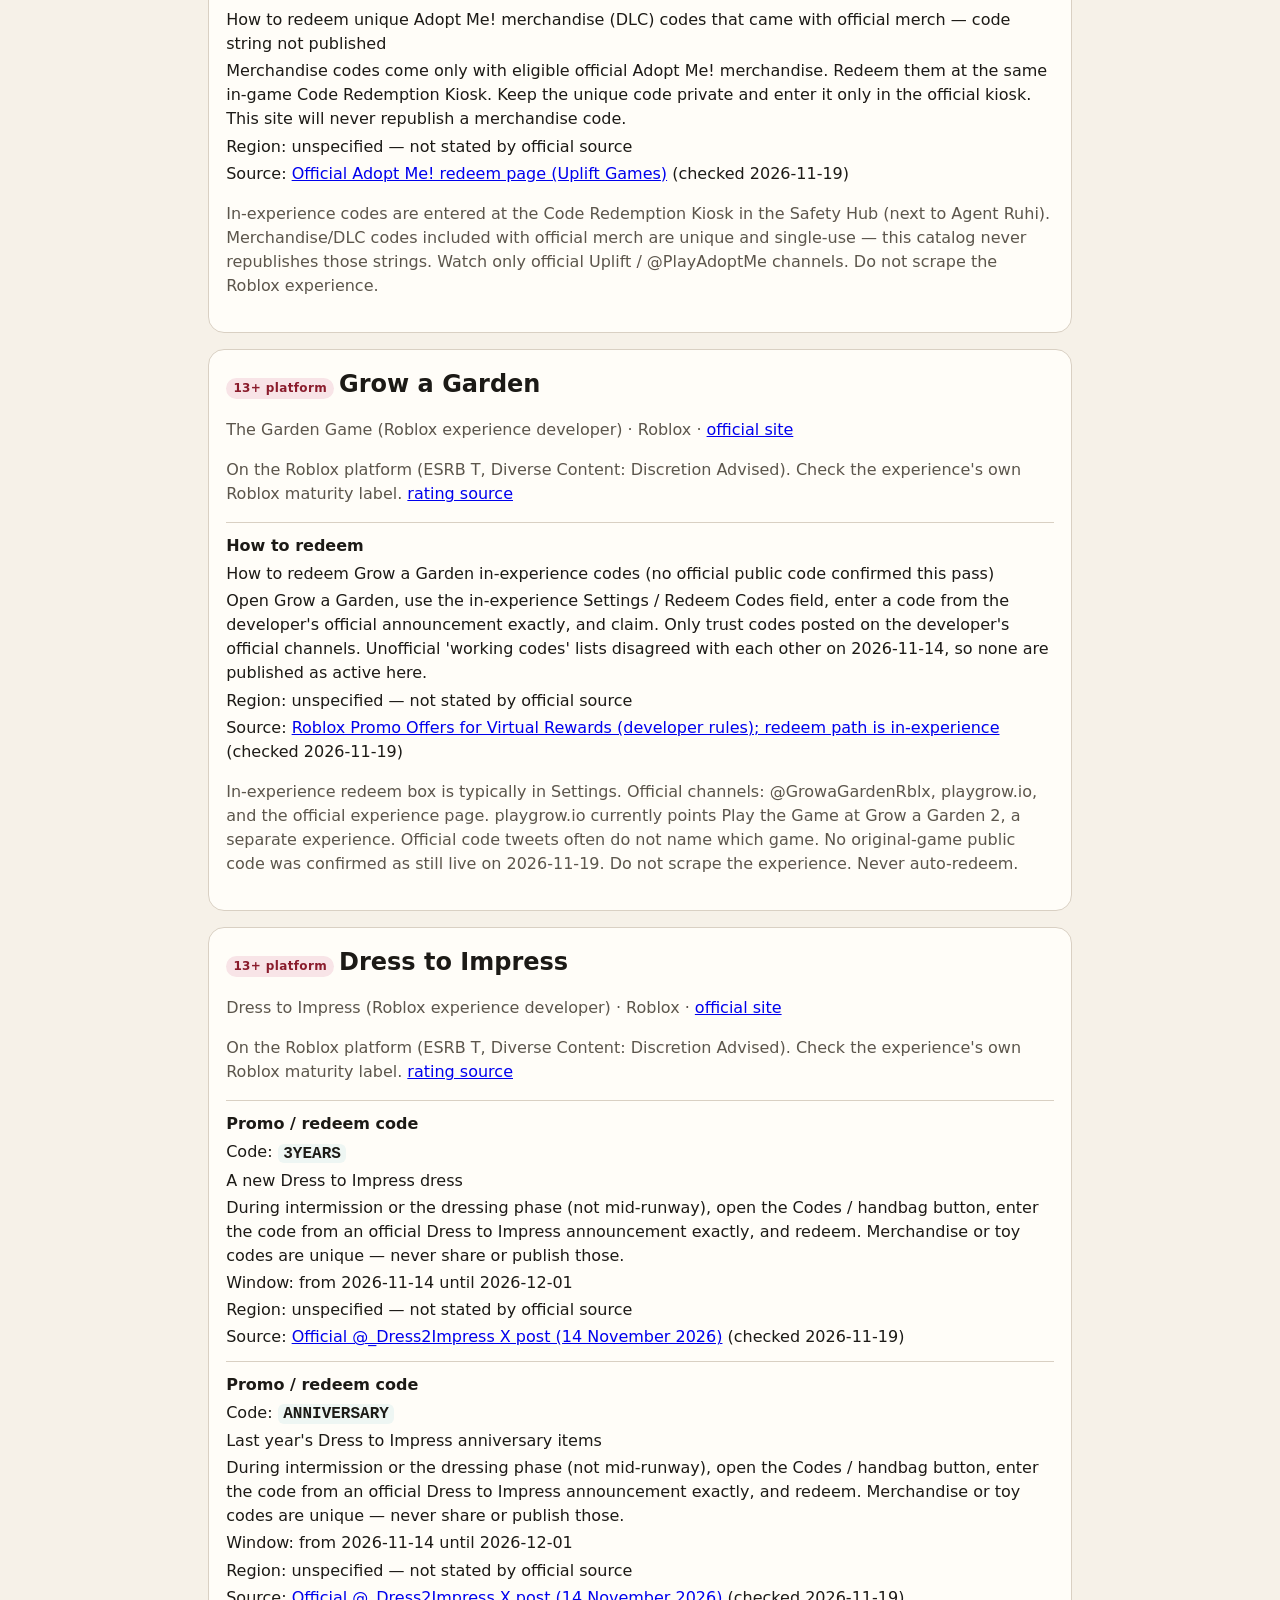
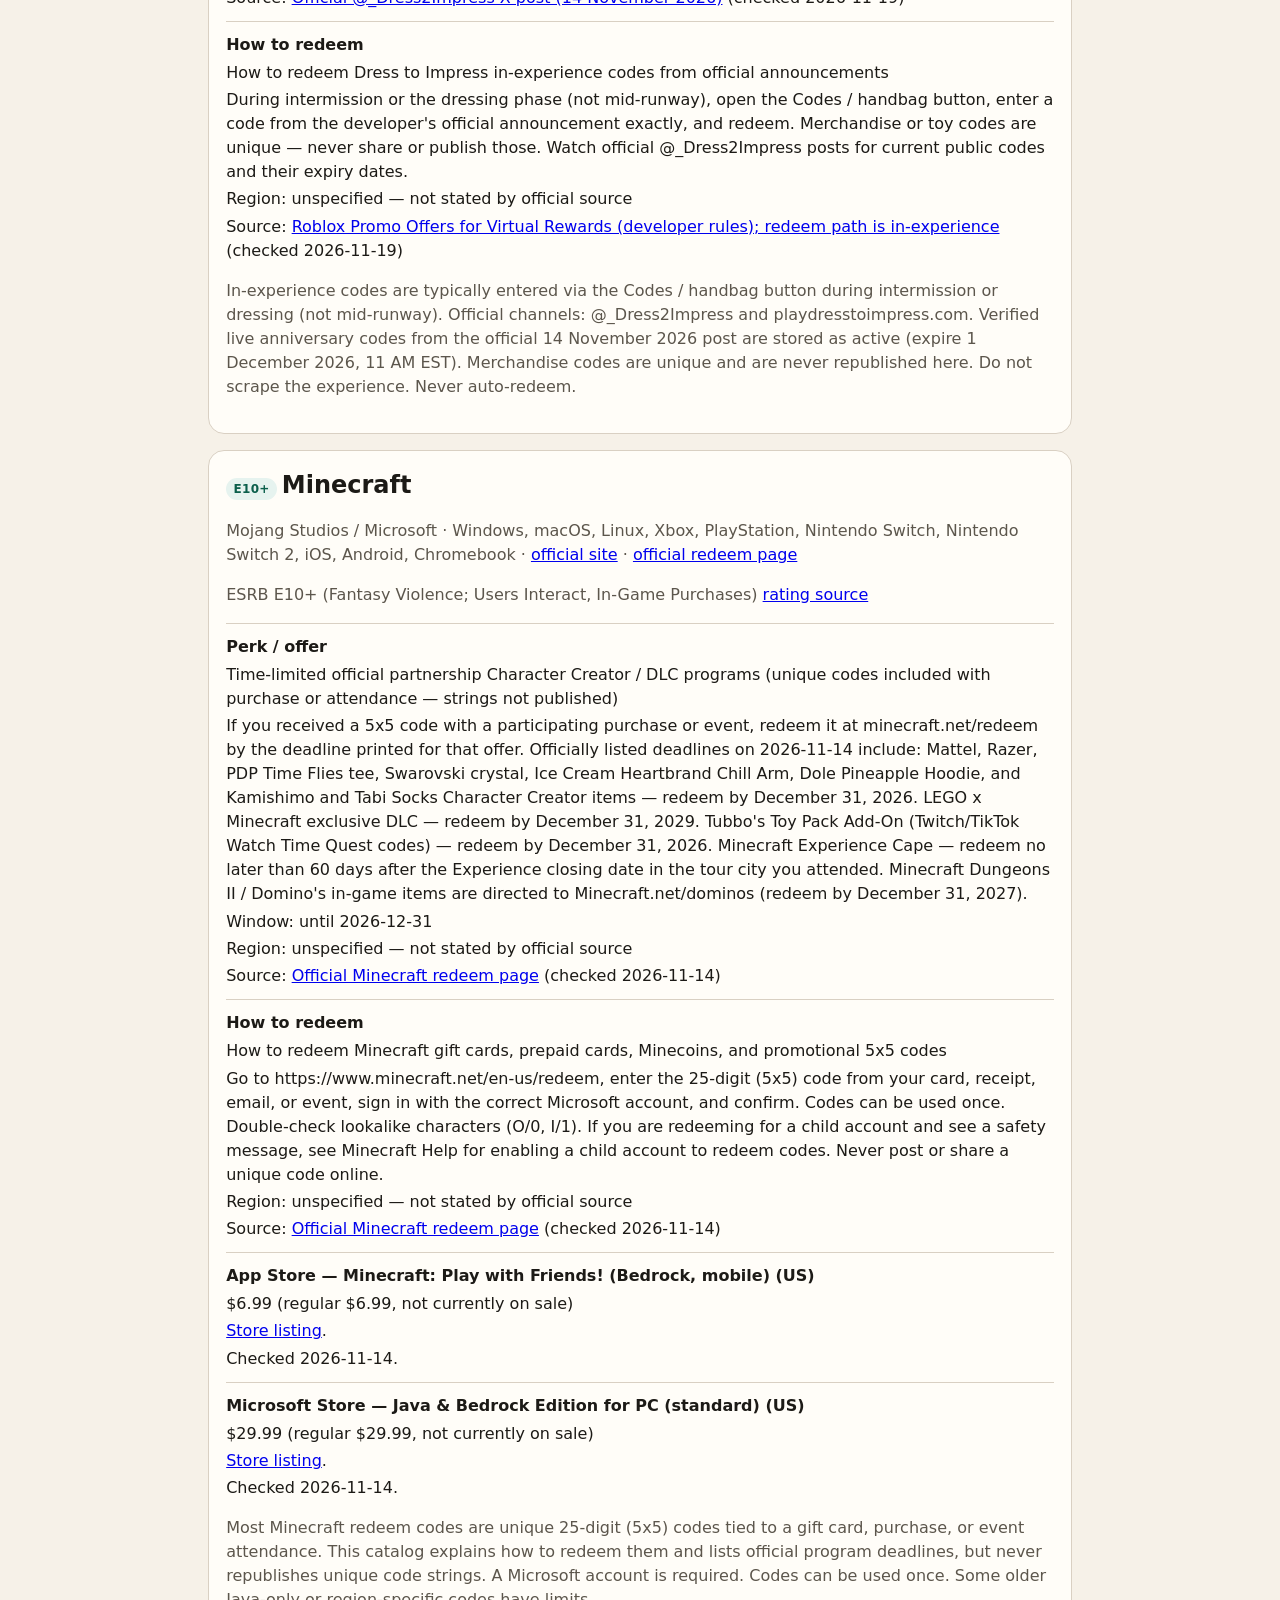
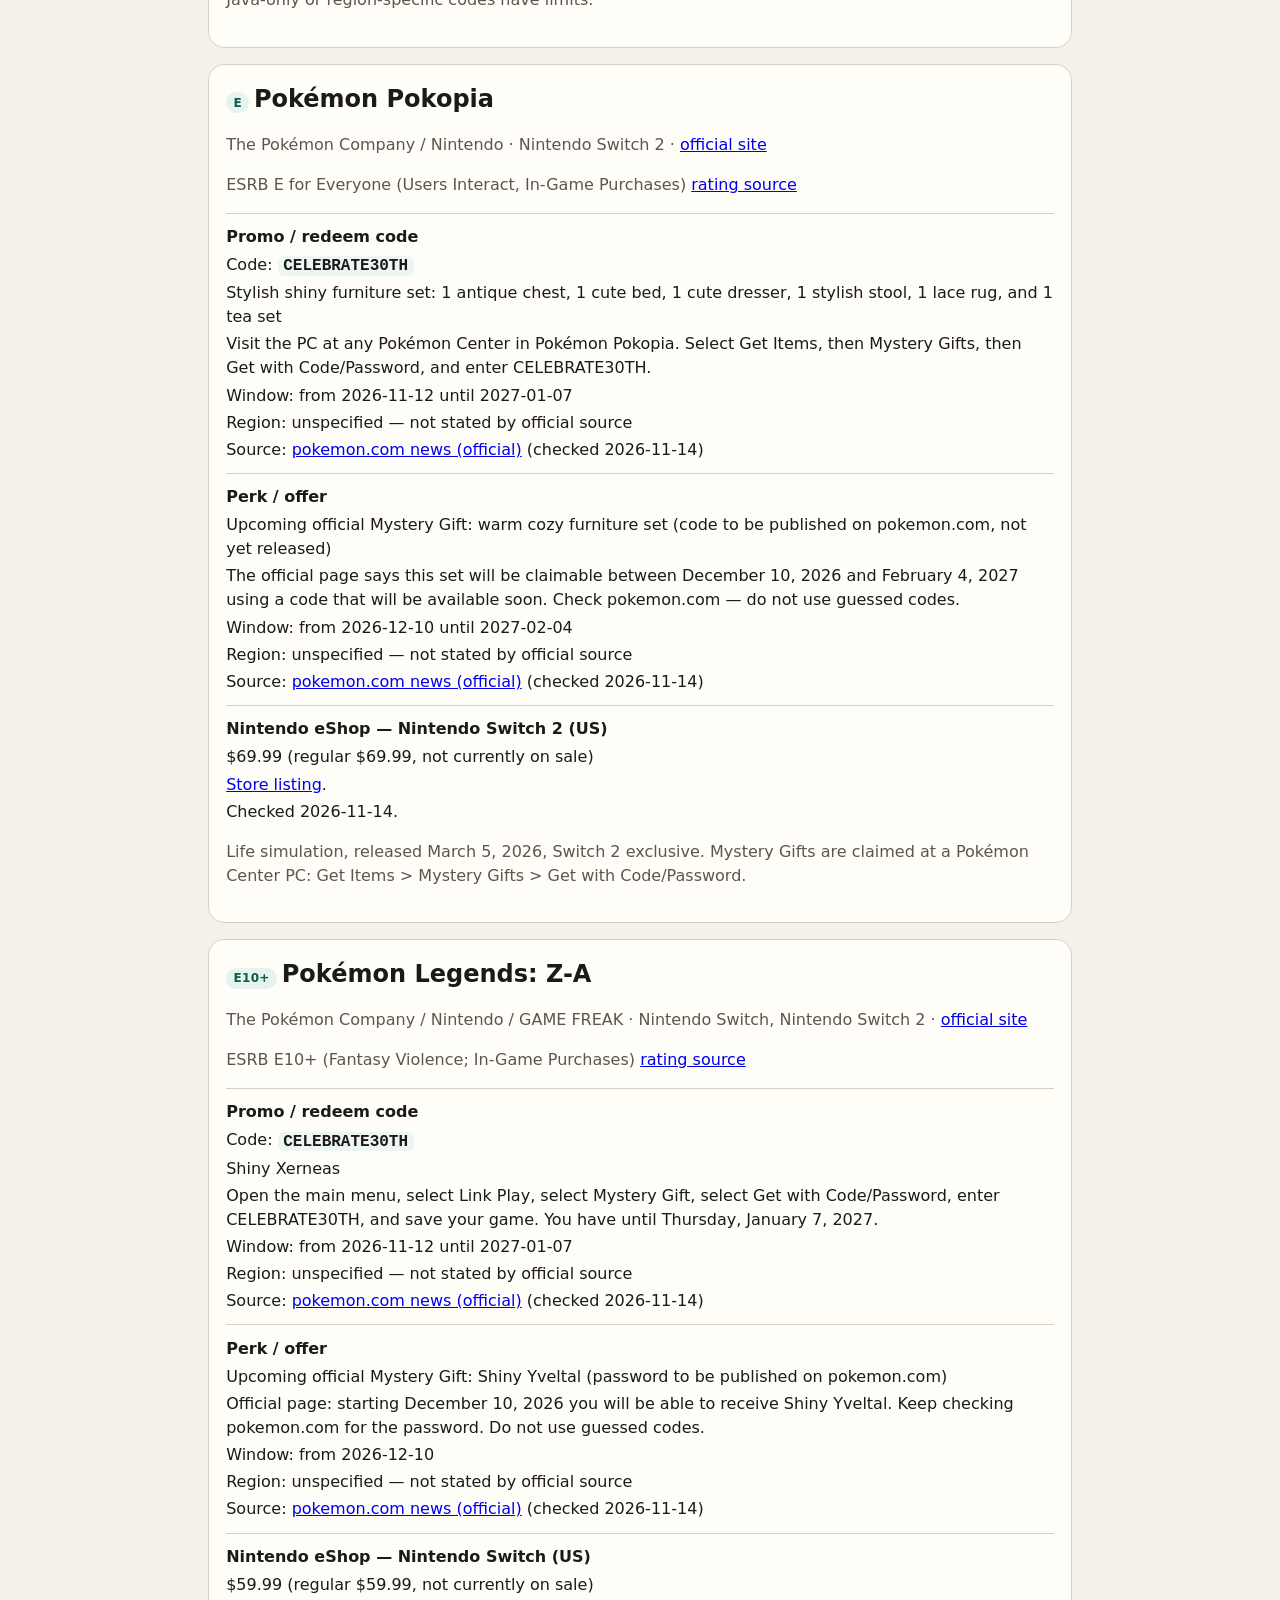
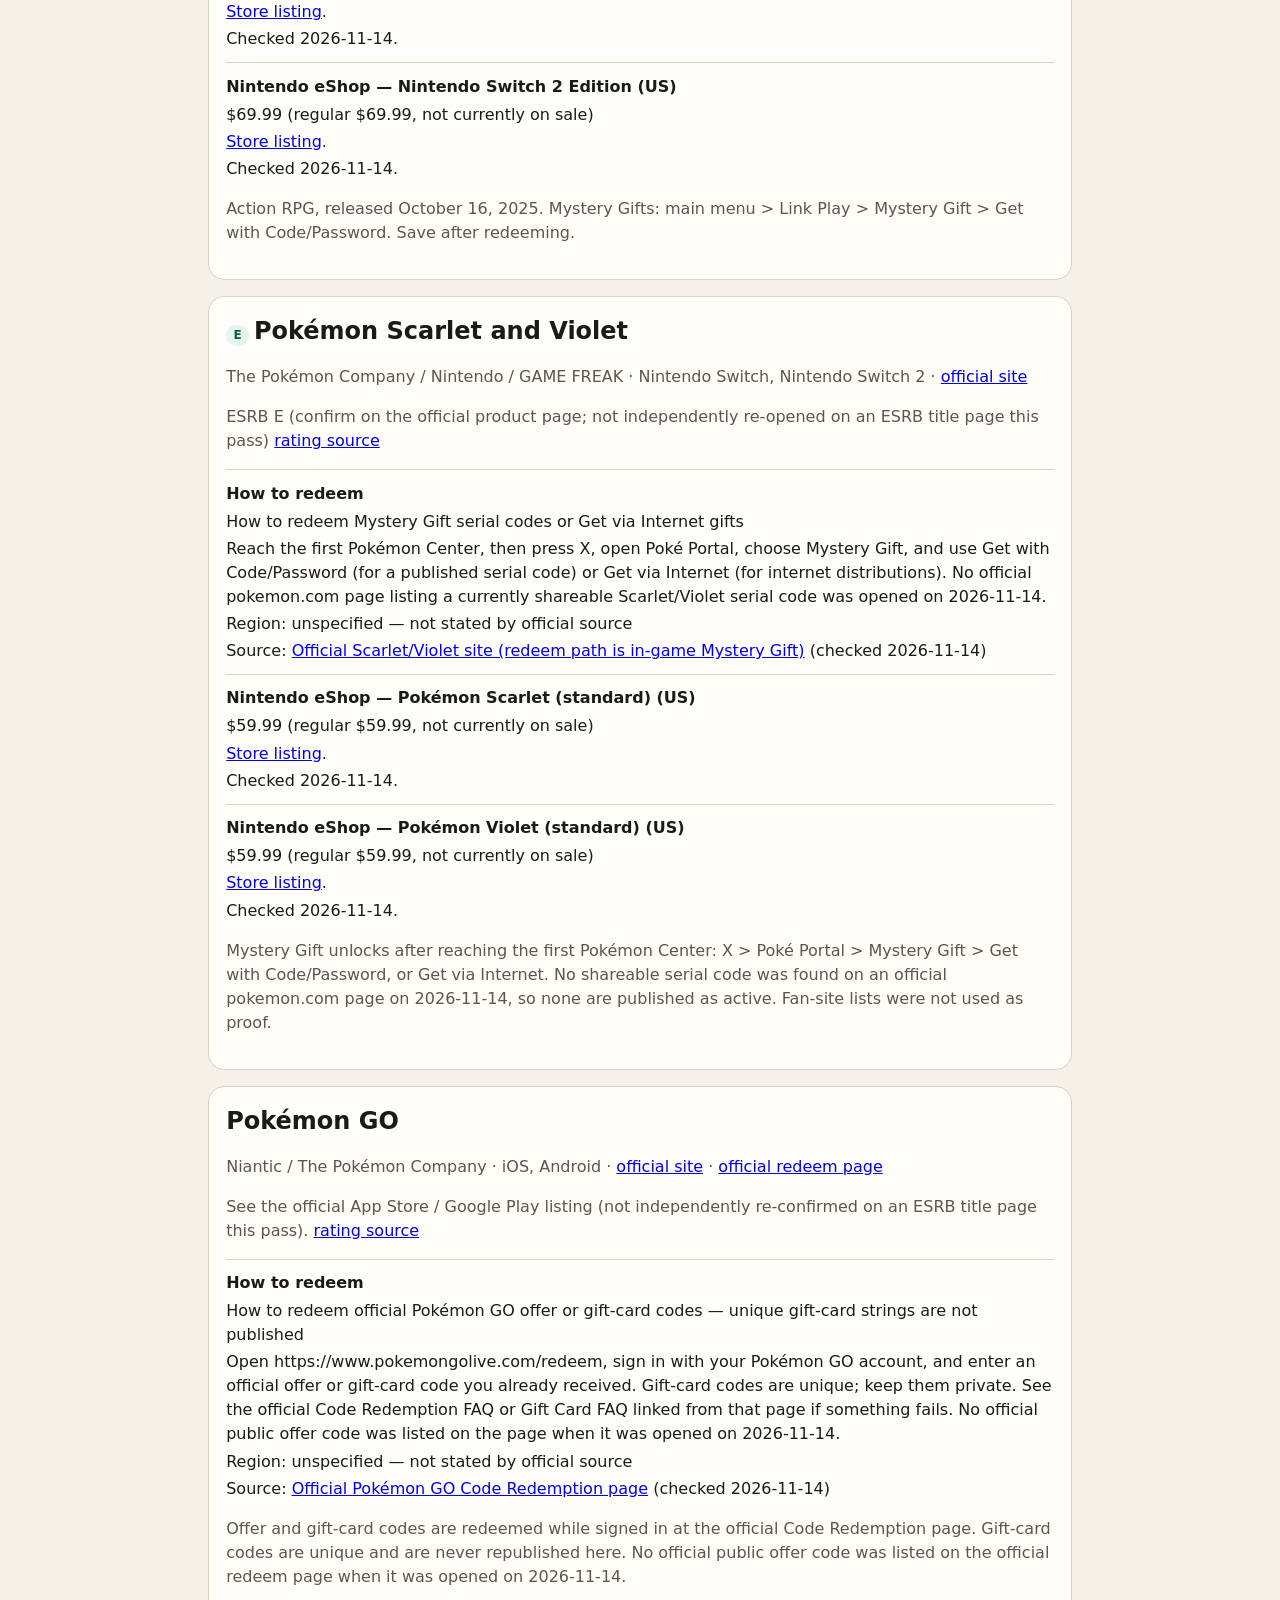
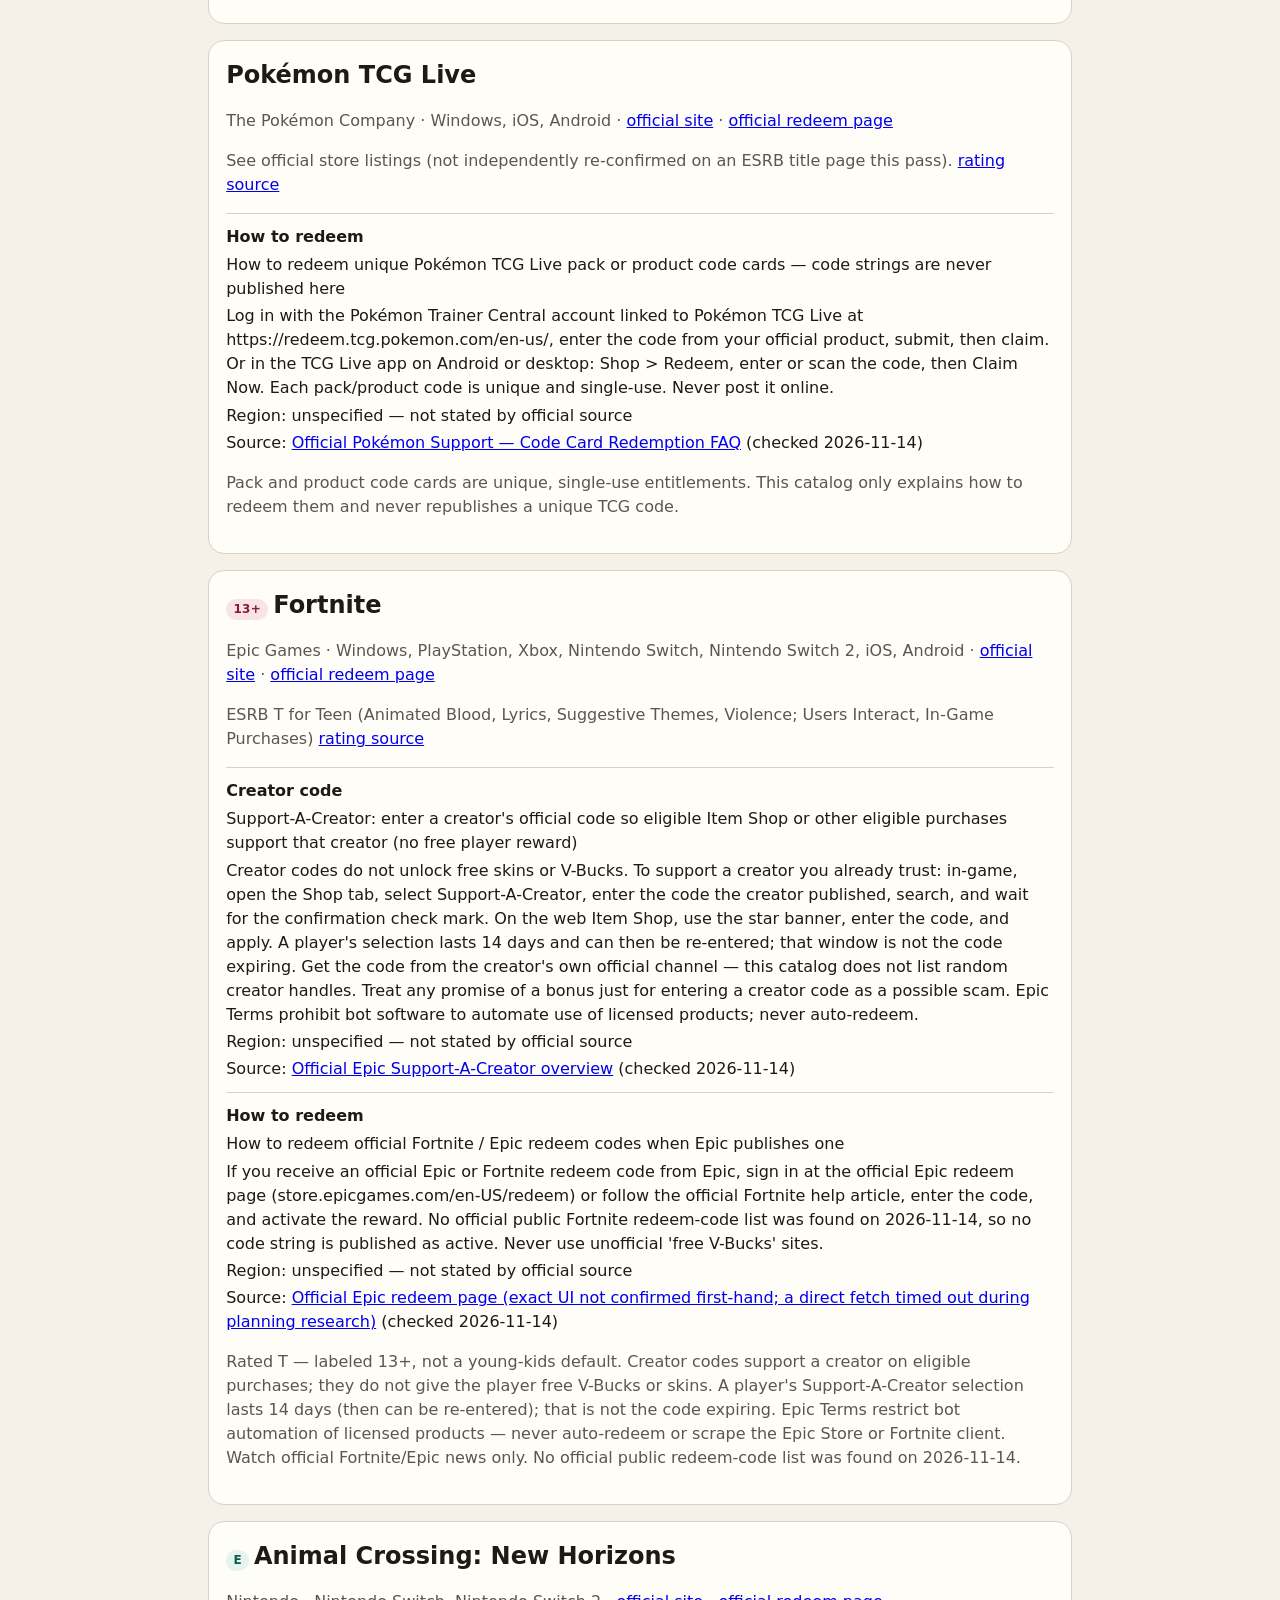
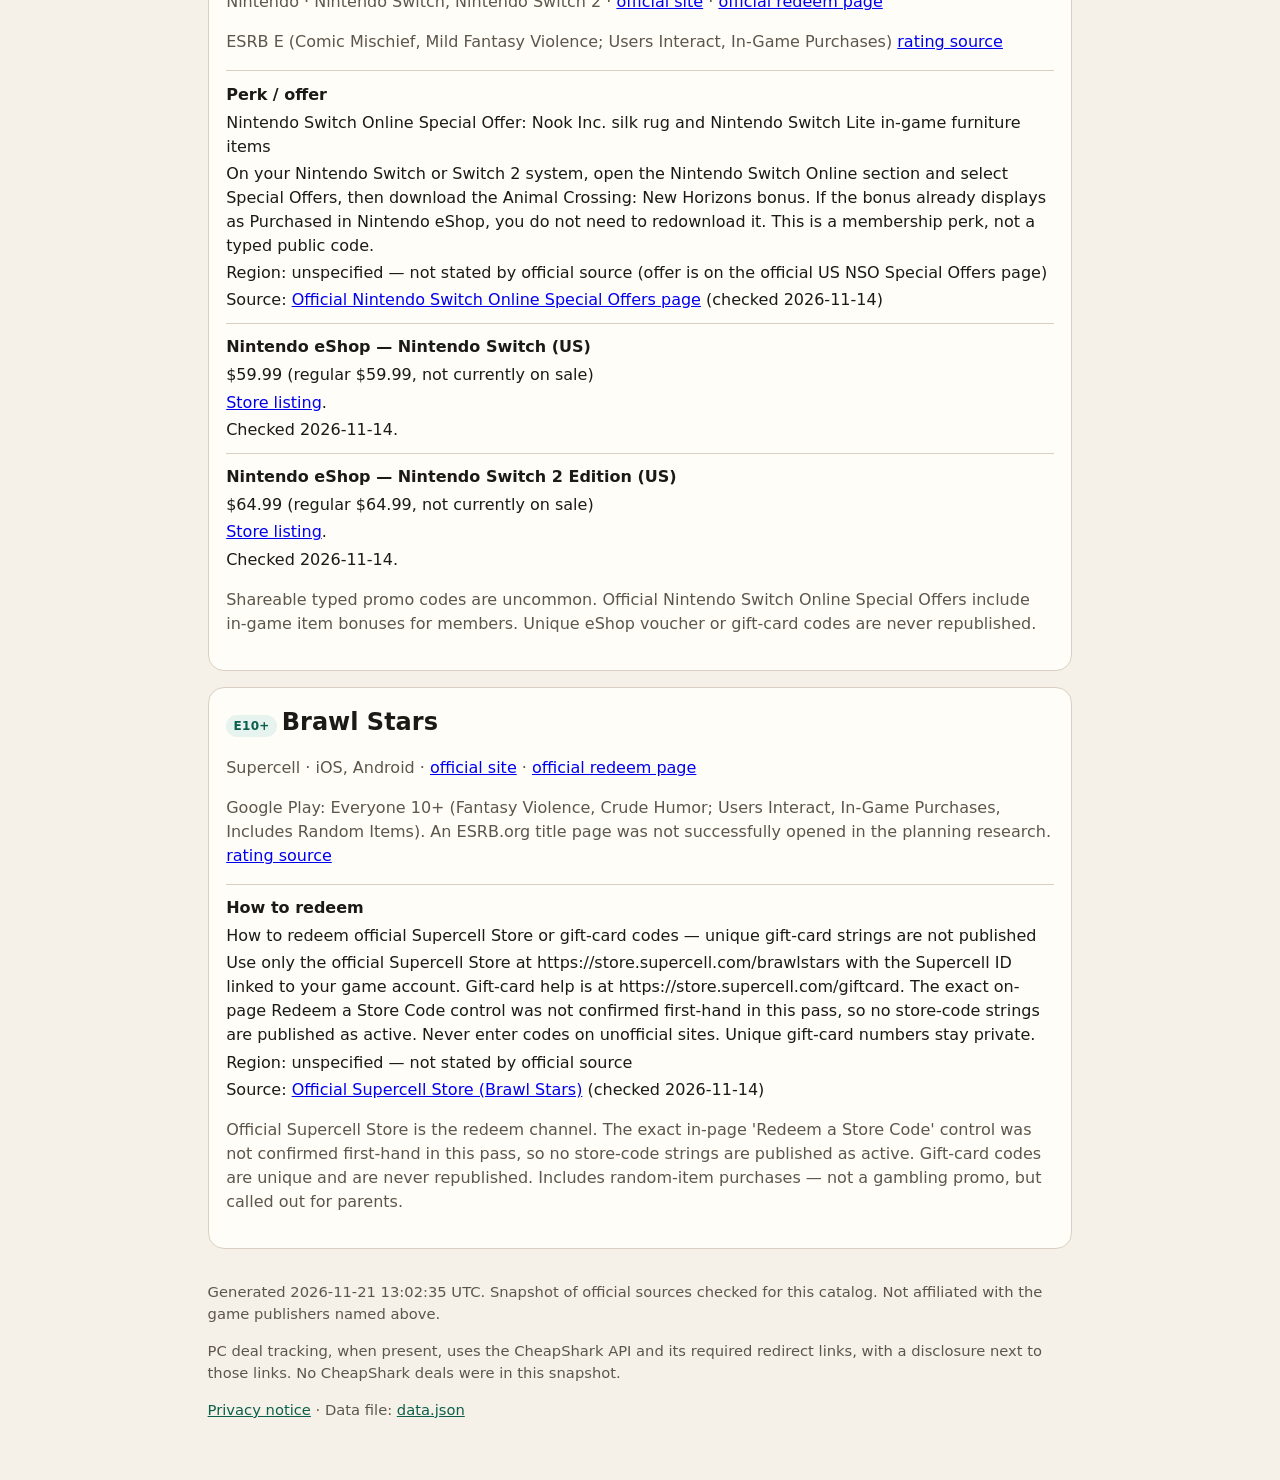
==== commit 1e68a2f5: "Daily site refresh 2026-11-21" ====
--- a/index.html
+++ b/index.html
@@ -17,8 +17,7 @@
 
   <aside class="banner" role="note">
     <p><strong>Always confirm on the official redeem page.</strong> Codes expire and can be cancelled without notice. We only list items that were checked against an official source. Unique gift-card, TCG pack, and prepaid codes are never republished here — only how to redeem them.</p>
-    <p>Ask a grown-up before you buy anything or enter a payment method. Links to official game, store, rating, and source pages open in a new tab. You are leaving Codekeeper when you follow them.</p>
-    <p>This page does not ask for or store personal information. Search happens in your browser. No accounts, comments, or trackers. See the <a href="privacy.html">privacy notice</a>.</p>
+    <p>This page does not collect personal information. Search happens in your browser. No accounts, comments, or trackers. See the <a href="privacy.html">privacy notice</a>.</p>
   </aside>
 
   <section id="search" class="search-panel">
@@ -42,7 +41,7 @@
 
   <footer>
     <p>Generated <span id="generated-at"></span>. Snapshot of official sources checked for this catalog. Not affiliated with the game publishers named above.</p>
-    <p>This snapshot lists official store prices only. Deal-tracker or affiliate redirect links are not used and will not be added without a new privacy review.</p>
+    <p>PC deal tracking, when present, uses the CheapShark API and its required redirect links, with a disclosure next to those links. No CheapShark deals were in this snapshot.</p>
     <p><a href="privacy.html">Privacy notice</a> · Data file: <a href="data.json">data.json</a></p>
   </footer>
 
--- a/styles.css
+++ b/styles.css
@@ -80,4 +80,3 @@
 .prose a, footer a, .banner a { color: var(--accent); }
 .hidden { display: none !important; }
 .empty { padding: 1rem; color: var(--muted); }
-.leave-note { font-size: .95rem; }
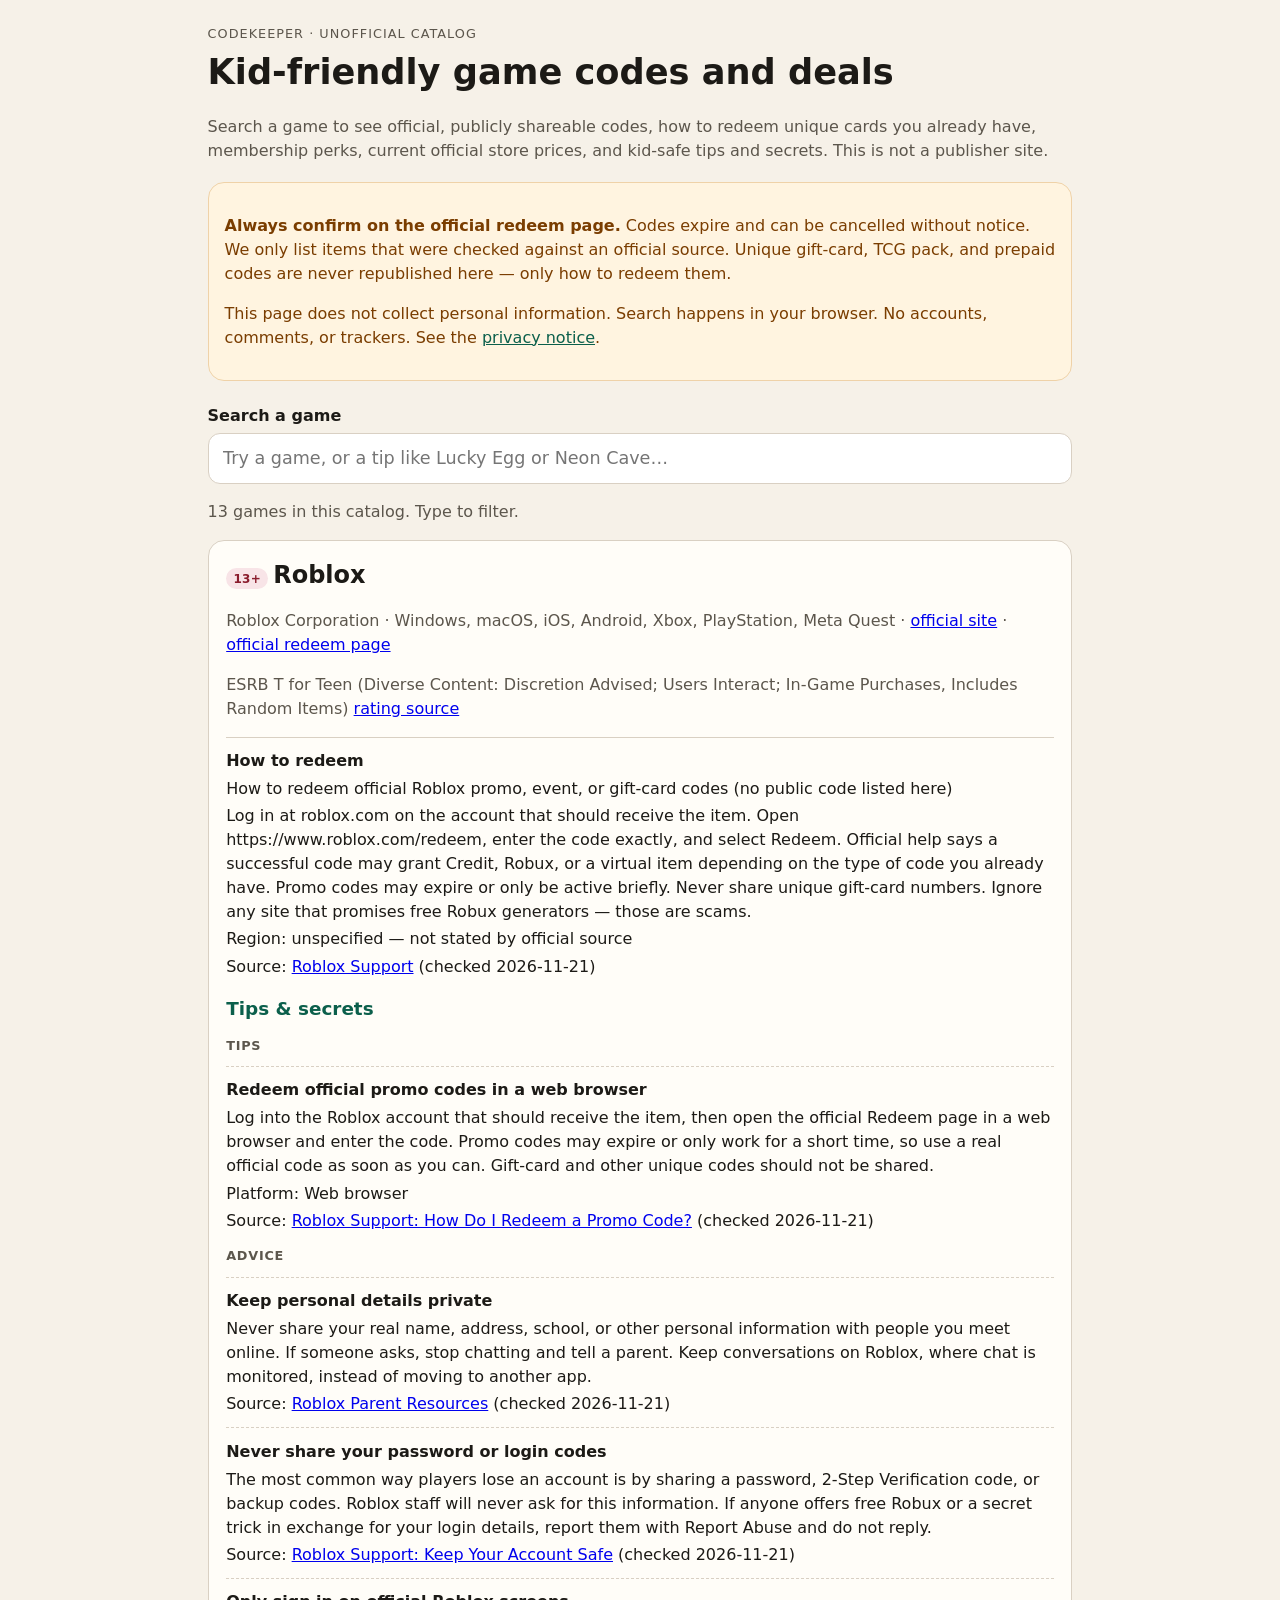
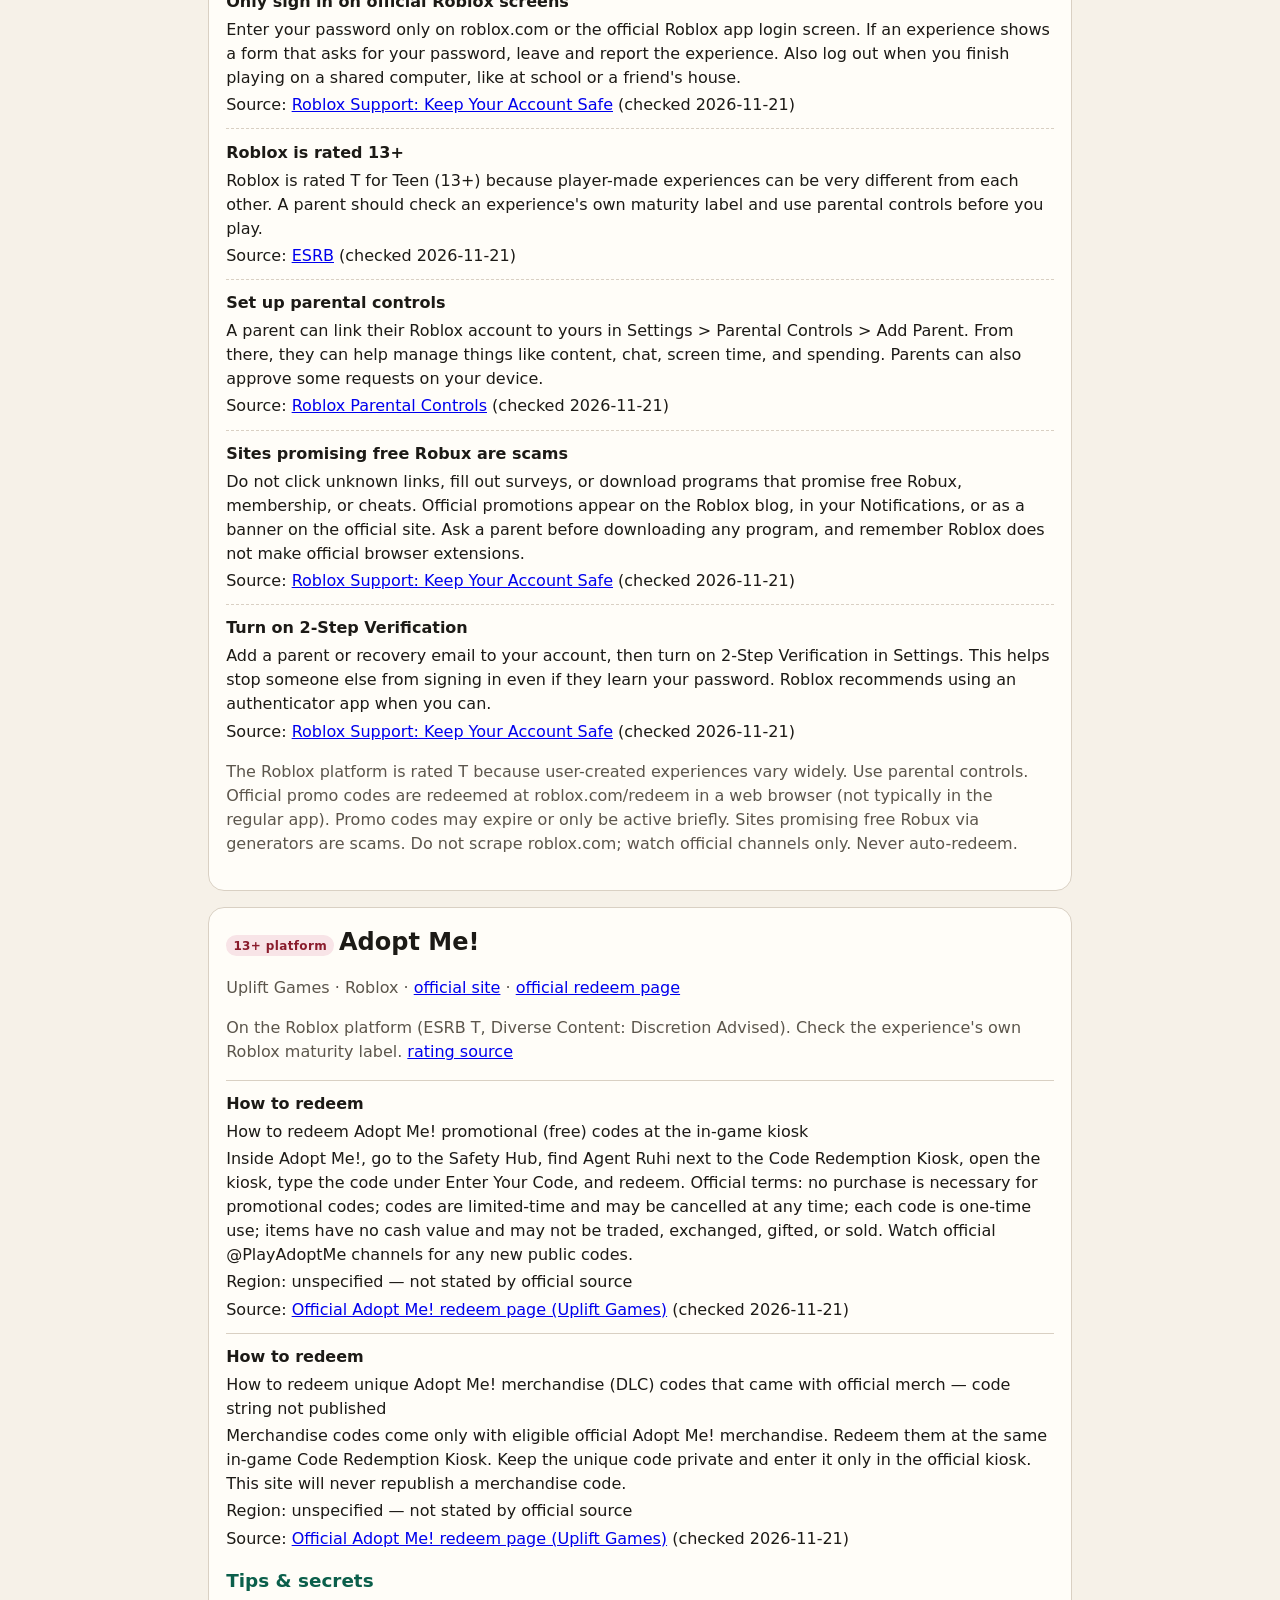
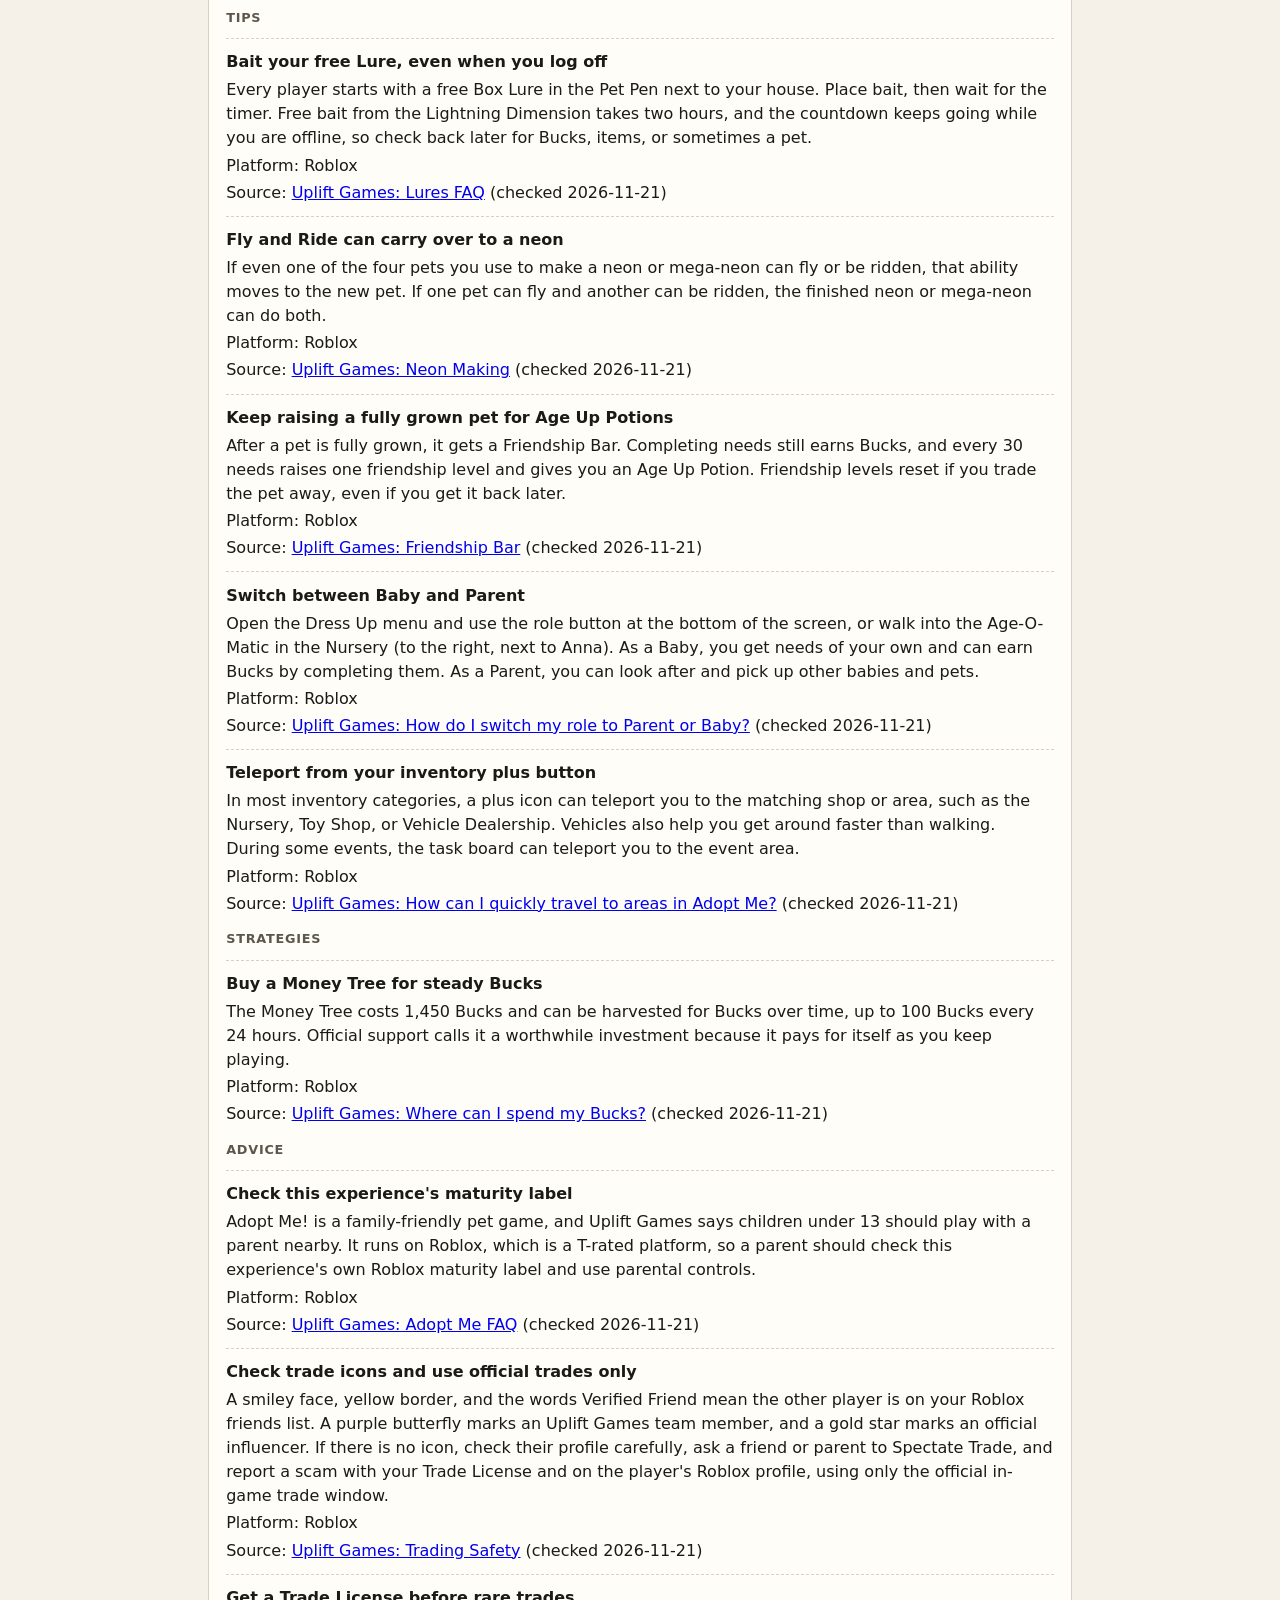
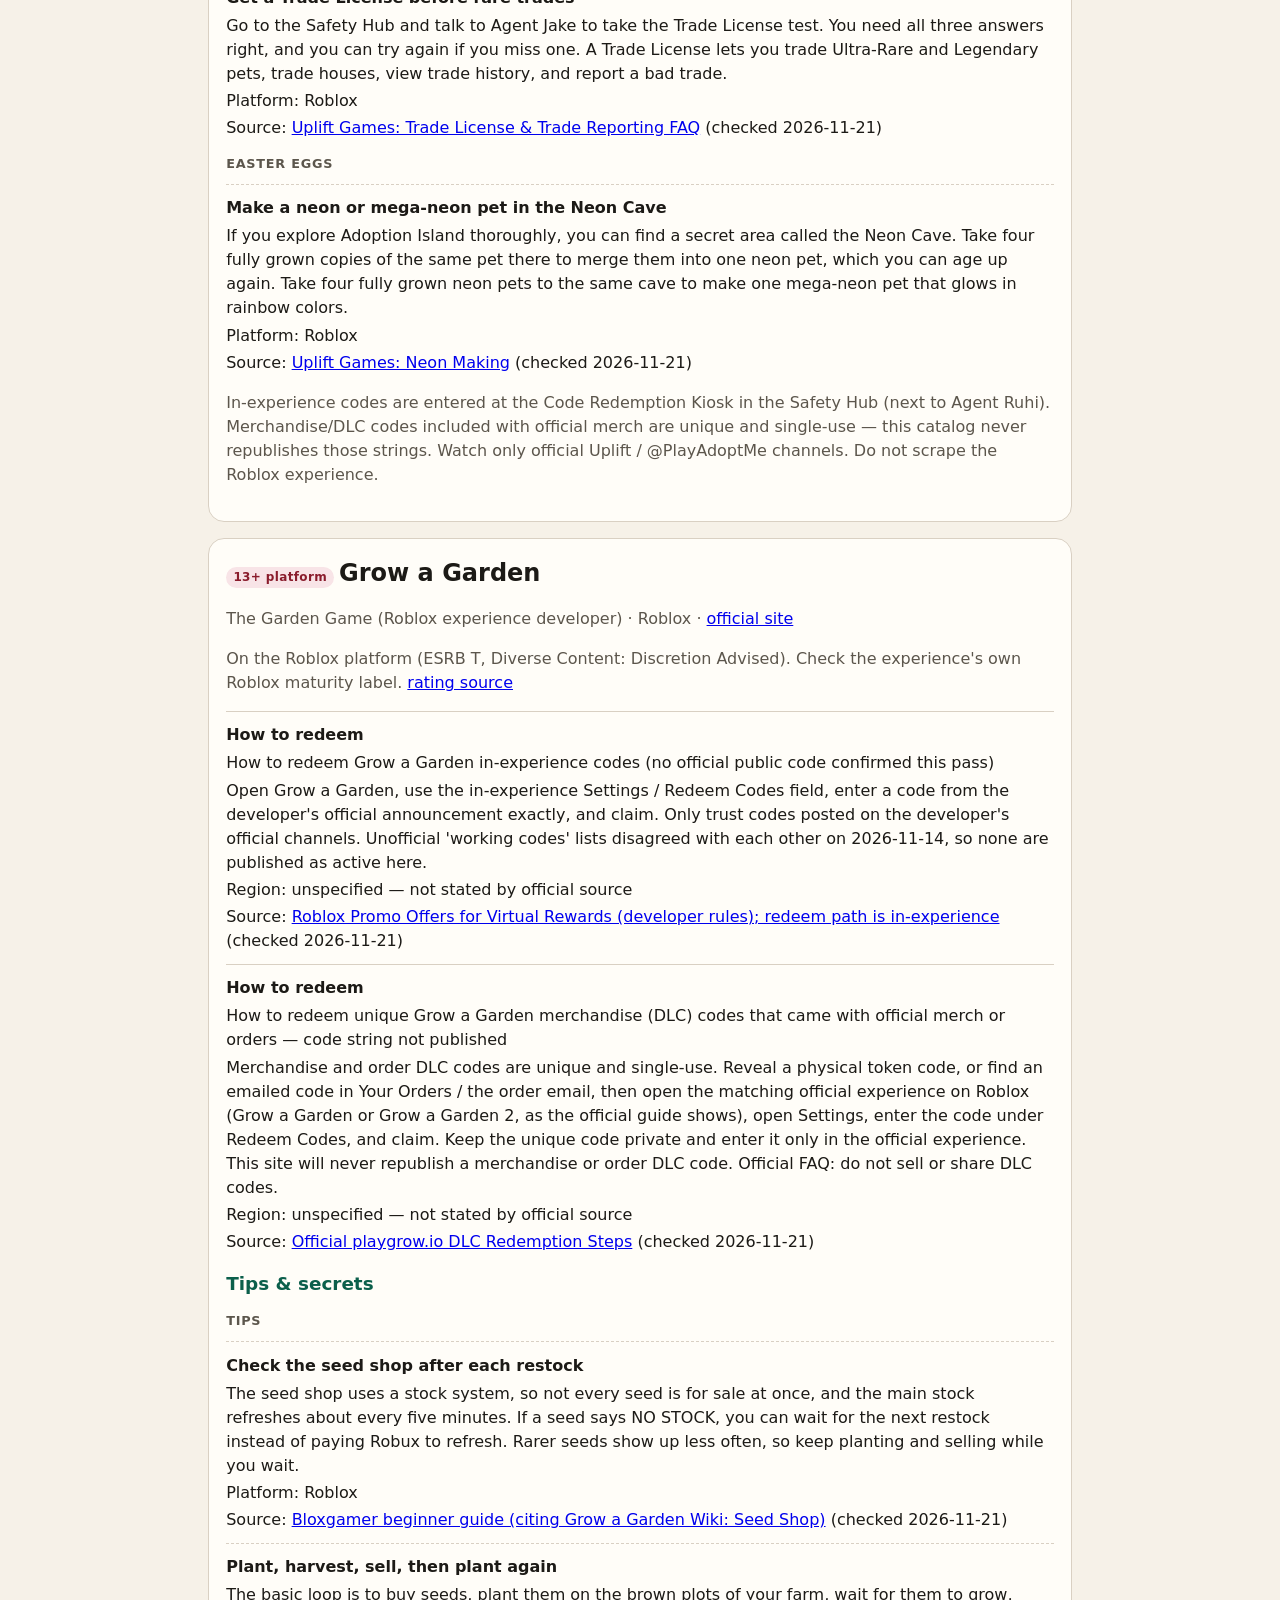
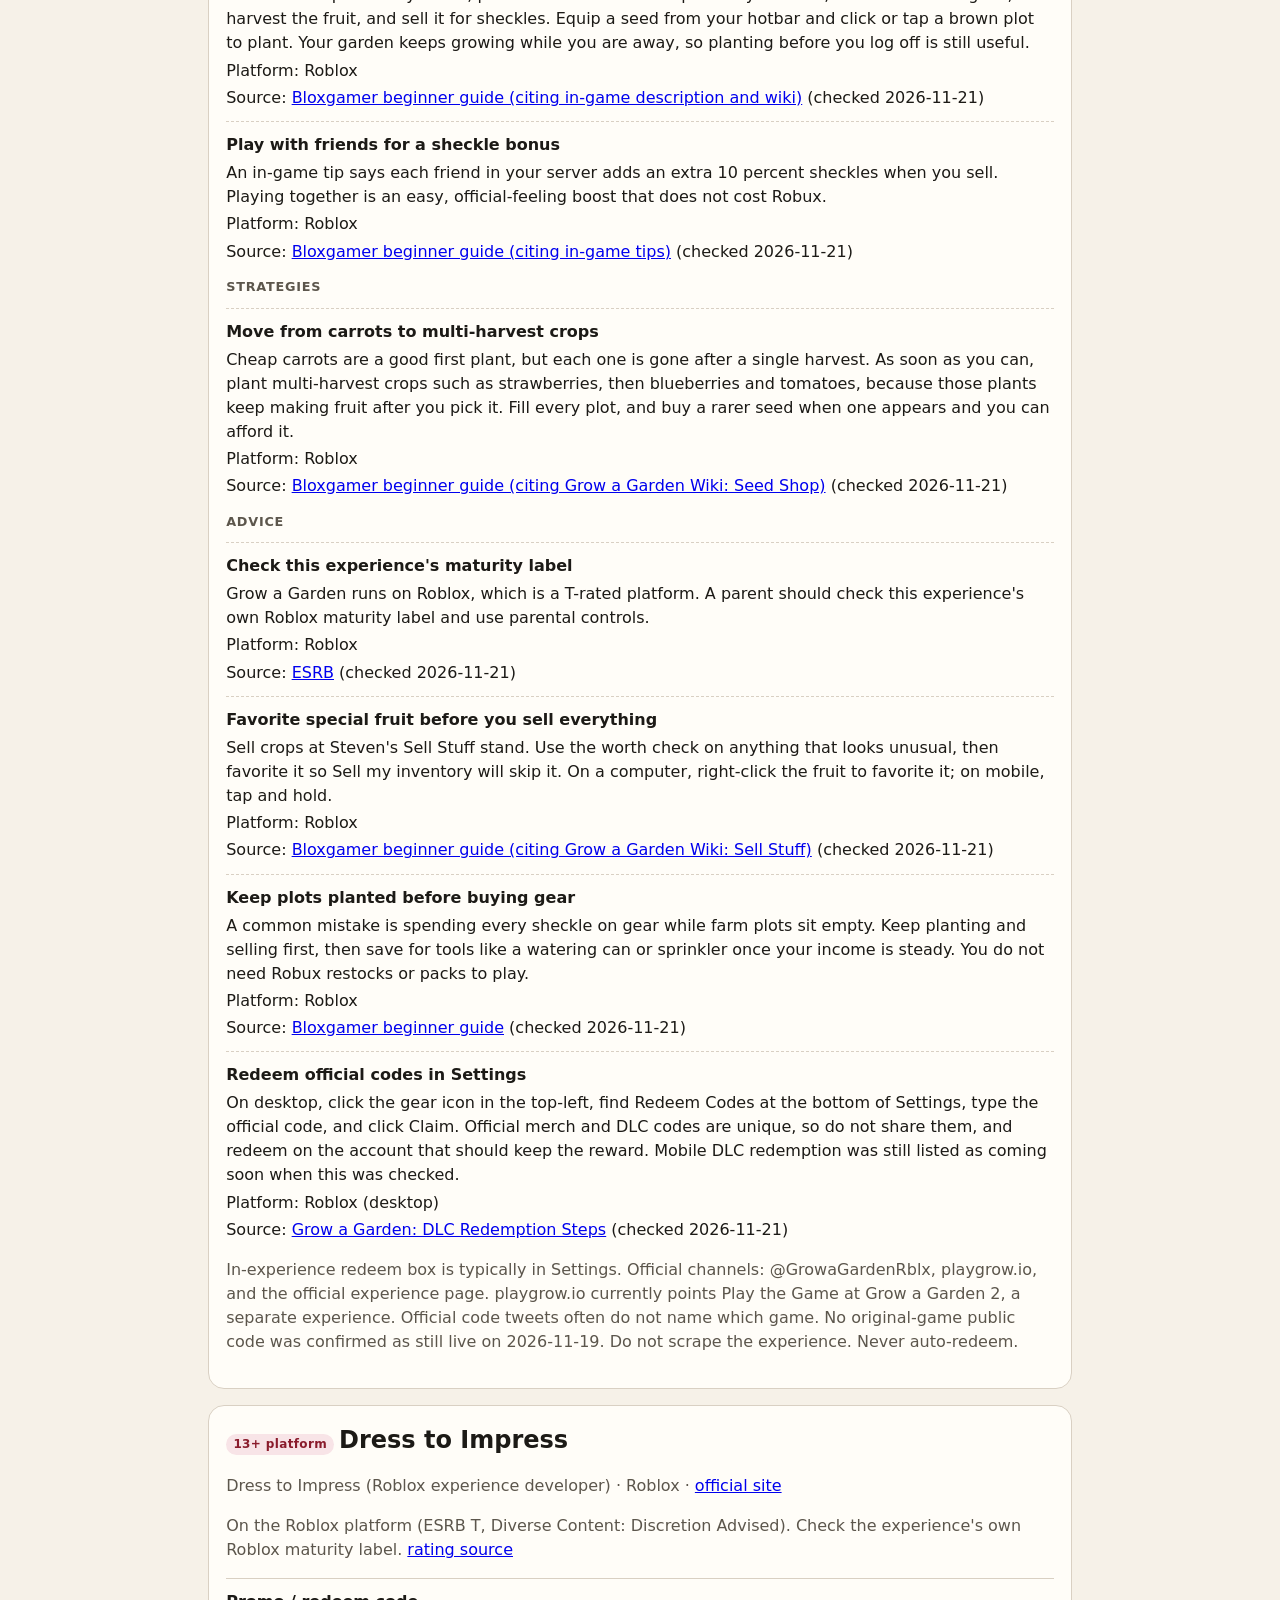
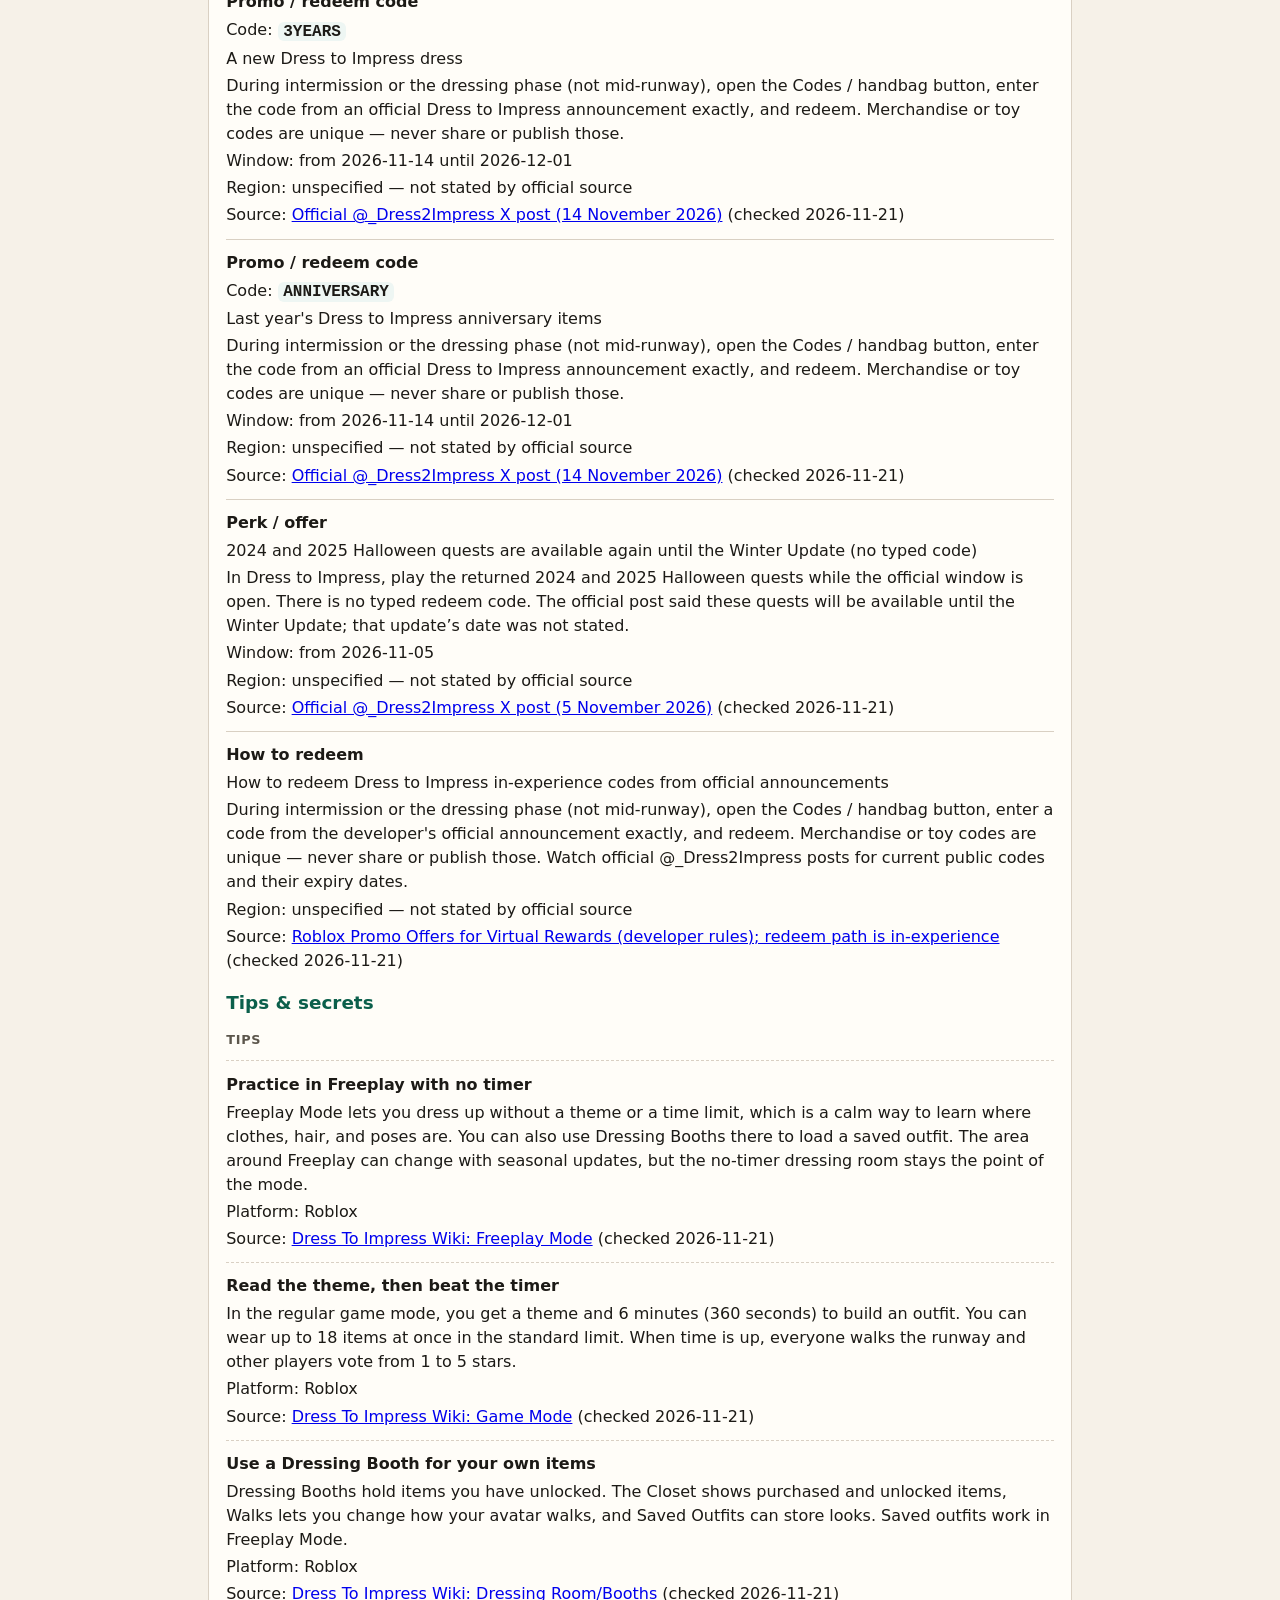
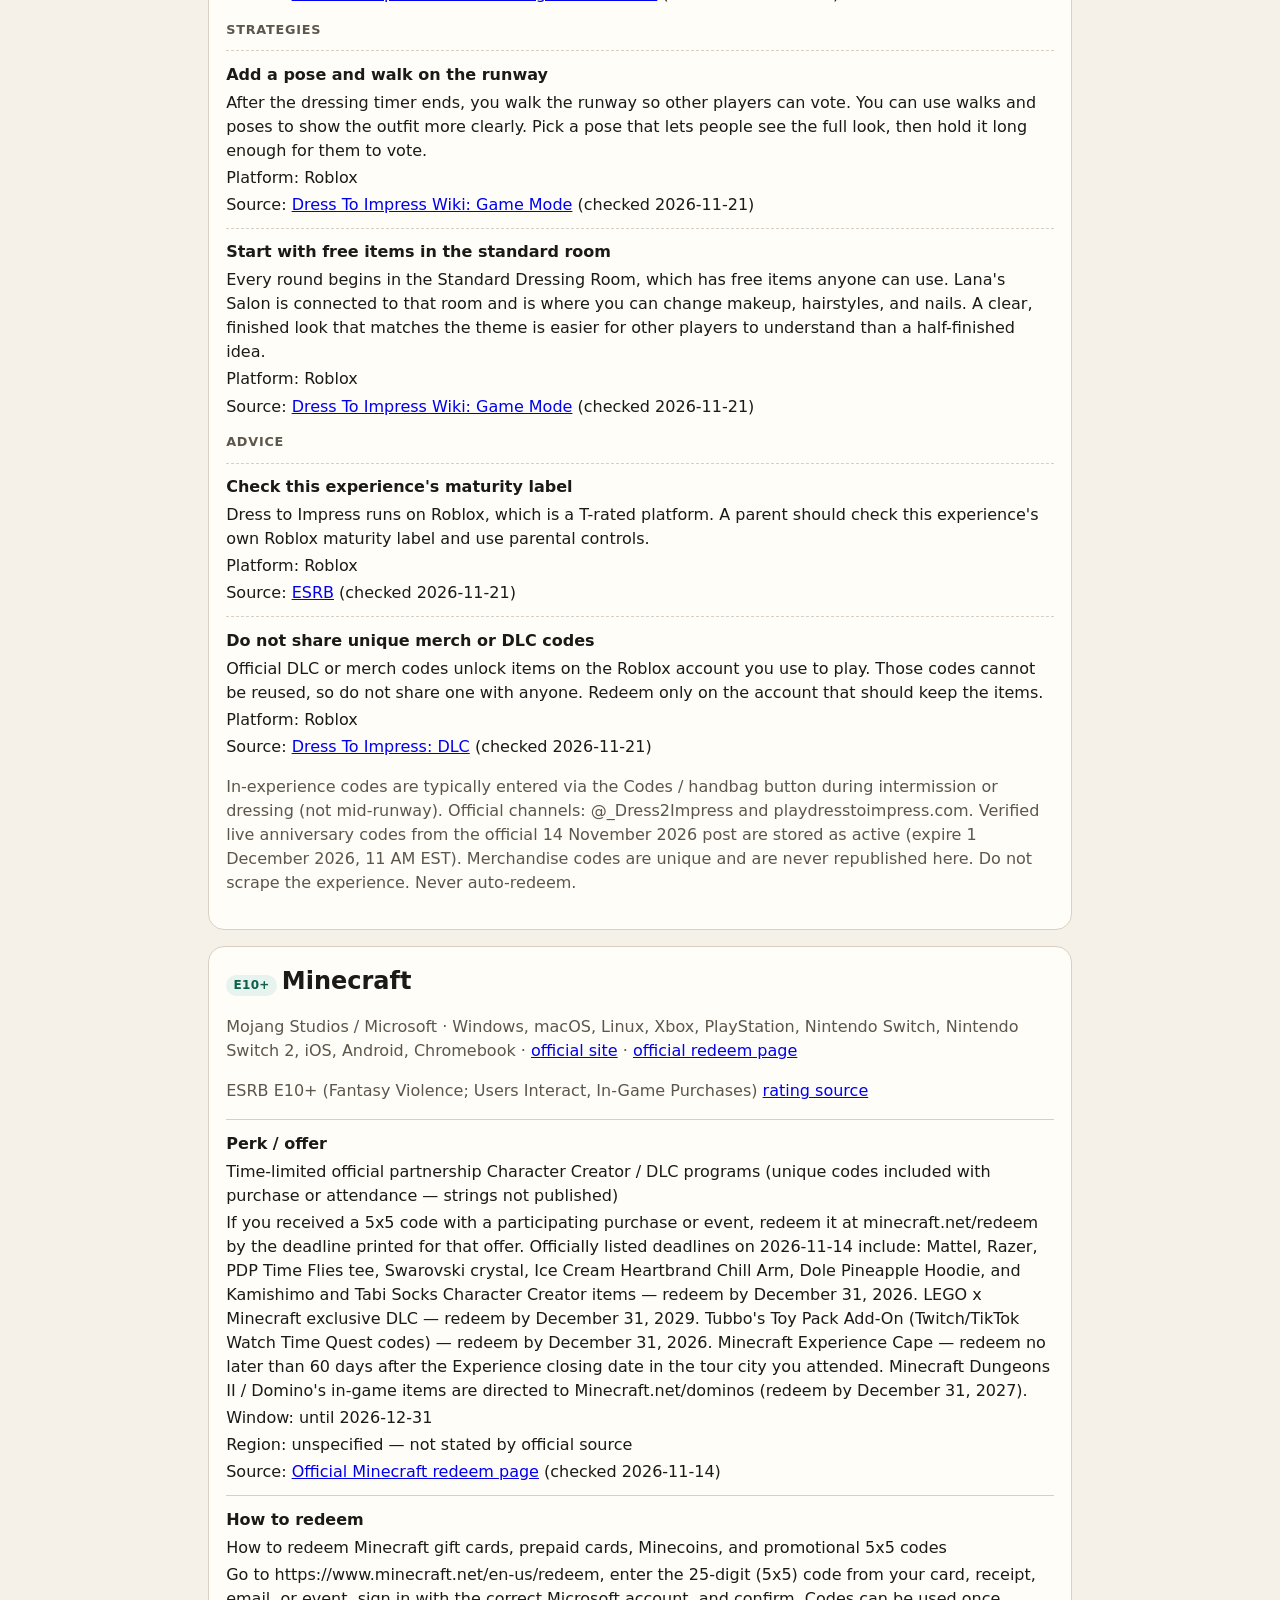
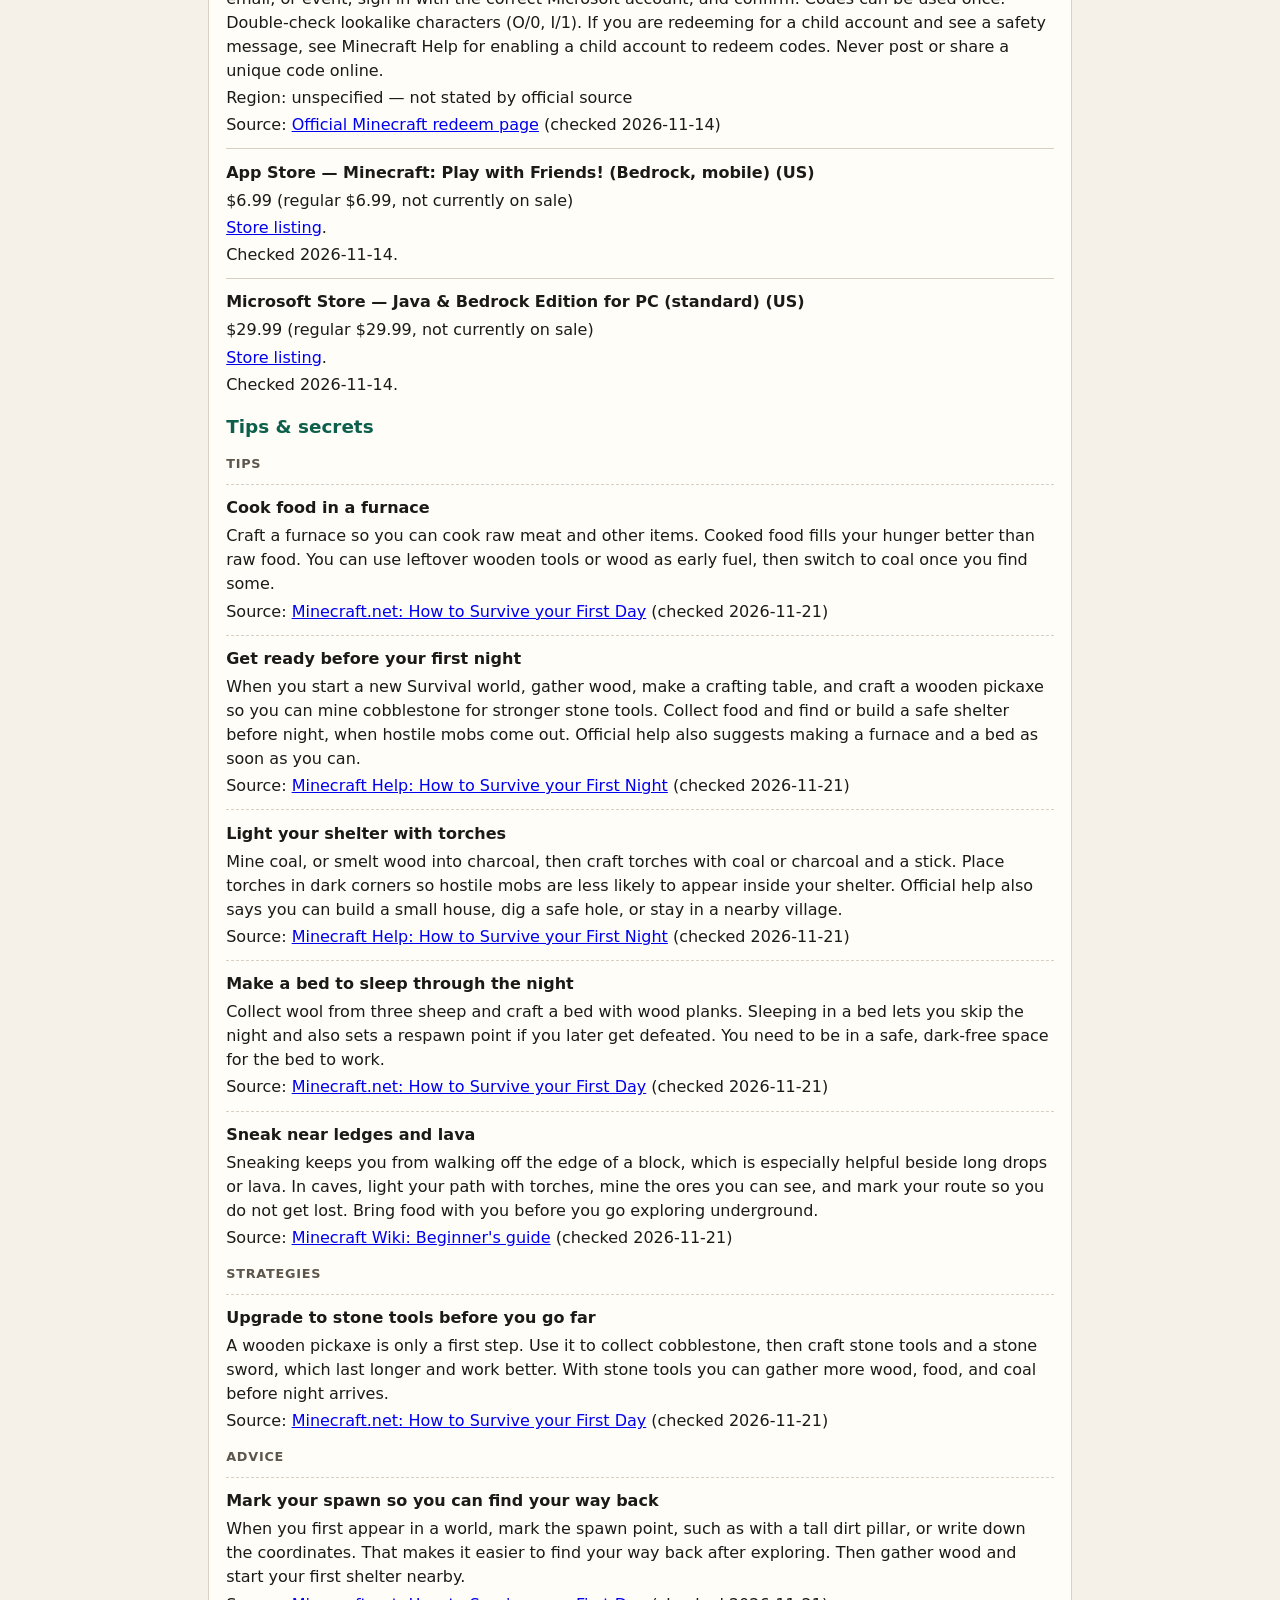
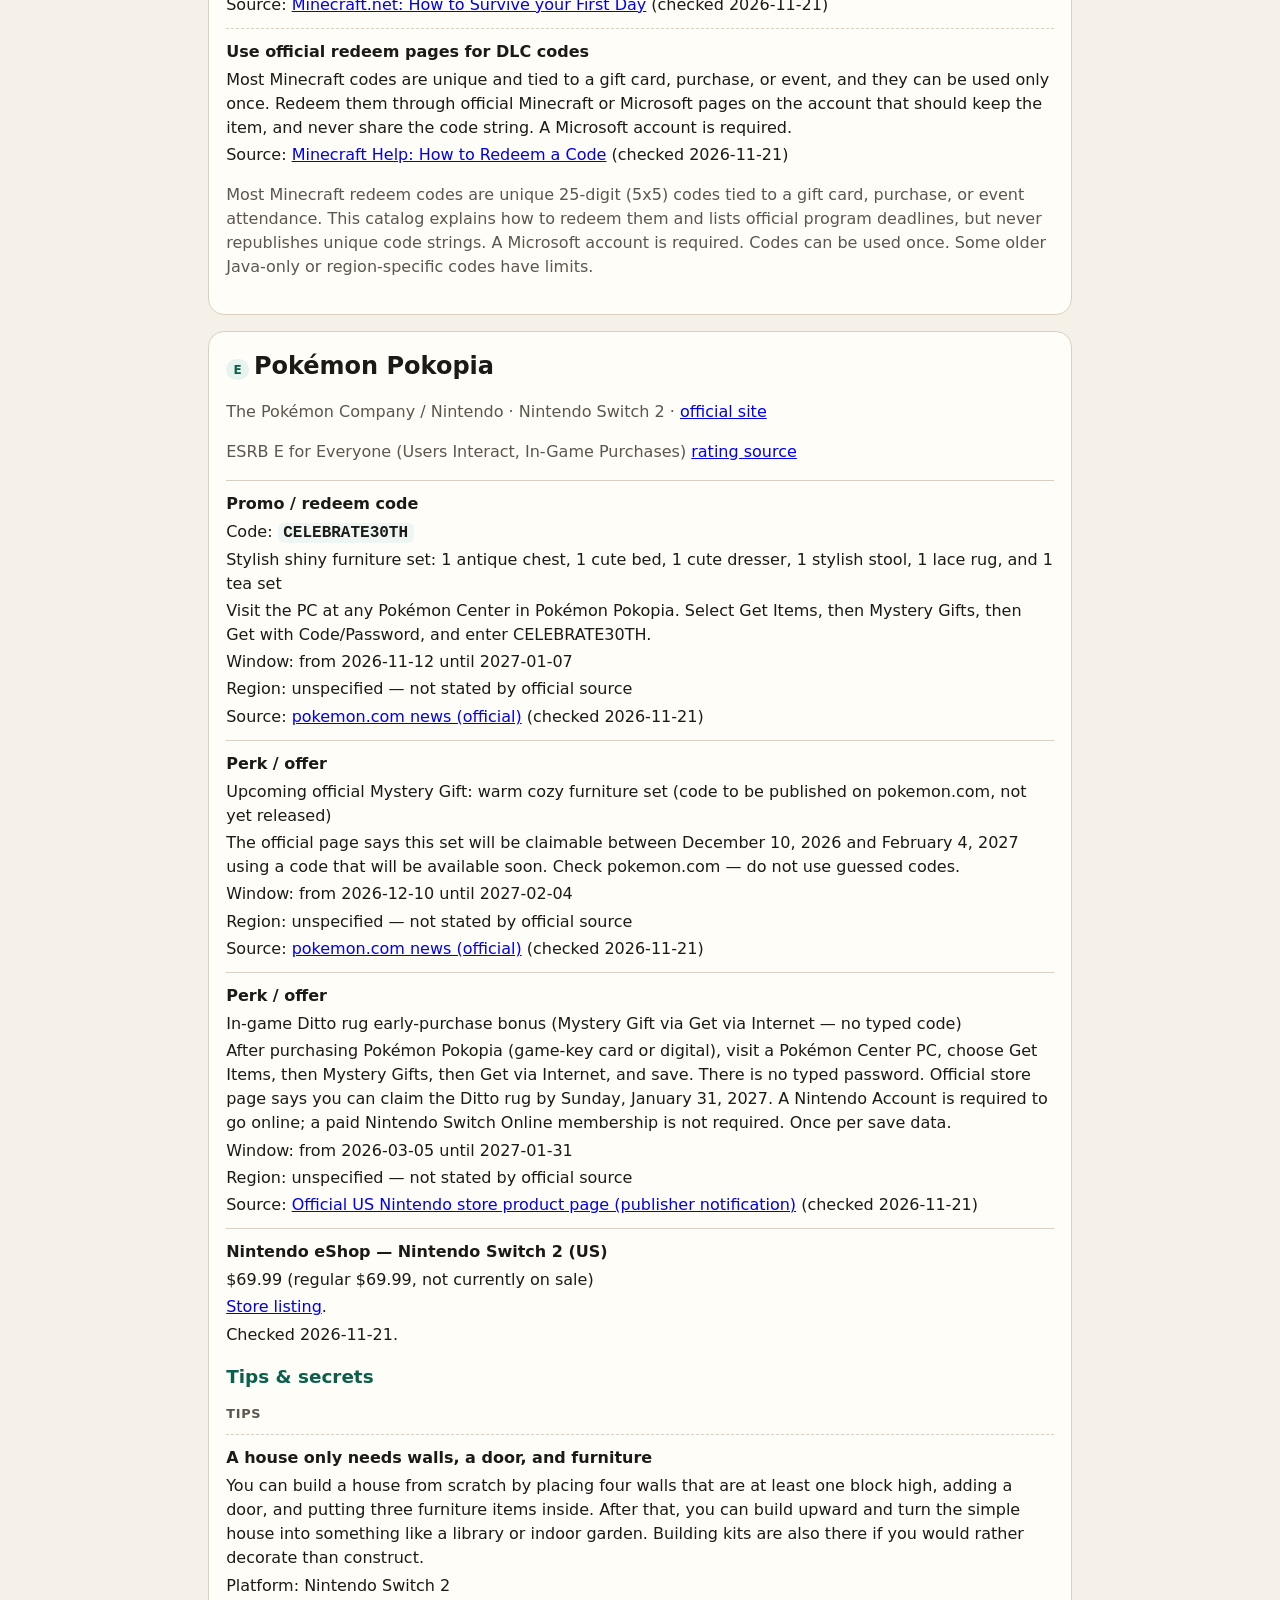
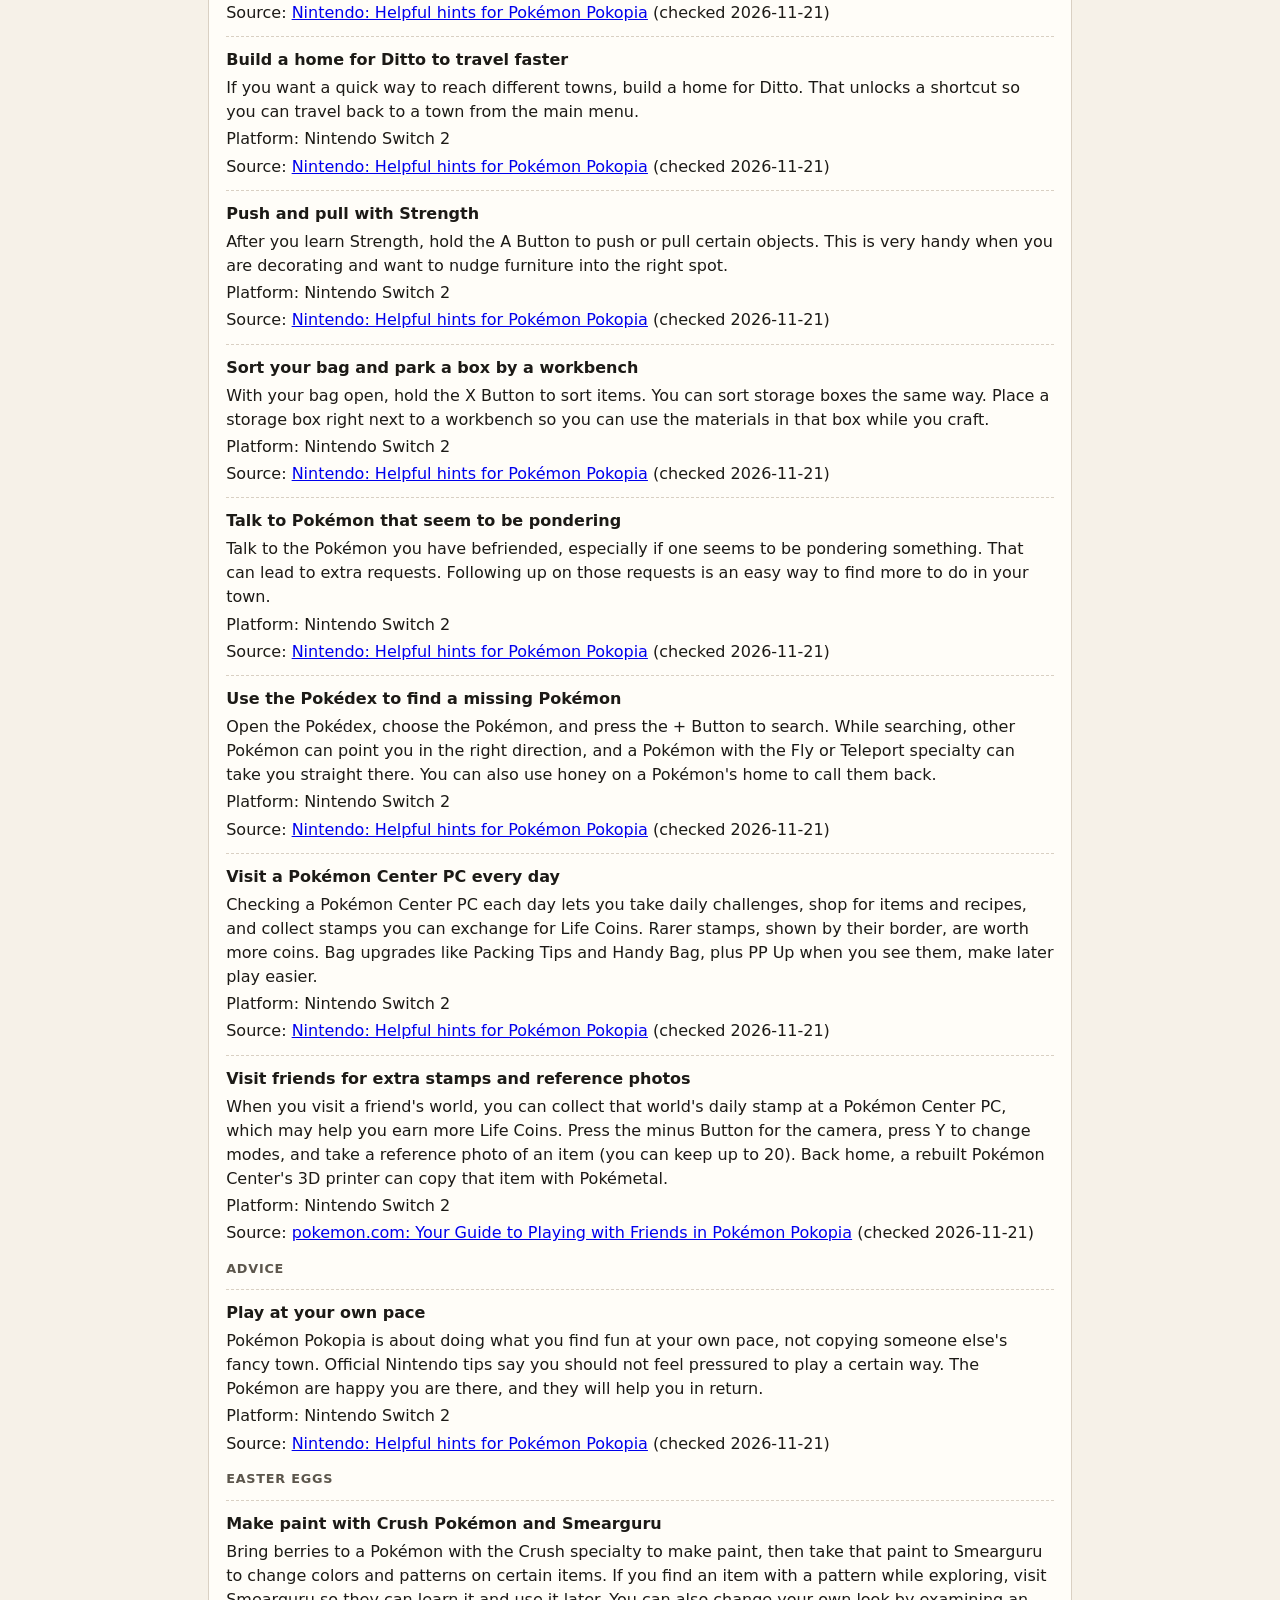
==== commit 4c2b59e3: "Add kid-safe tips and secrets to the public catalog Each game page now has a Tips & secrets section," ====
--- a/index.html
+++ b/index.html
@@ -12,7 +12,7 @@
   <header>
     <p class="eyebrow">Codekeeper · unofficial catalog</p>
     <h1>Kid-friendly game codes and deals</h1>
-    <p class="lede">Search a game to see official, publicly shareable codes, how to redeem unique cards you already have, membership perks, and current official store prices. This is not a publisher site.</p>
+    <p class="lede">Search a game to see official, publicly shareable codes, how to redeem unique cards you already have, membership perks, current official store prices, and kid-safe tips and secrets. This is not a publisher site.</p>
   </header>
 
   <aside class="banner" role="note">
@@ -22,7 +22,7 @@
 
   <section id="search" class="search-panel">
     <label for="q">Search a game</label>
-    <input id="q" type="search" autocomplete="off" spellcheck="false" placeholder="Try Roblox, Minecraft, Pokopia, Fortnite, Animal Crossing…">
+    <input id="q" type="search" autocomplete="off" spellcheck="false" placeholder="Try a game, or a tip like Lucky Egg or Neon Cave…">
     <p class="hint" id="search-status"></p>
   </section>
 
--- a/styles.css
+++ b/styles.css
@@ -76,6 +76,20 @@
   border-radius: 6px;
 }
 .item p { margin: .2rem 0; }
+.tips { margin-top: 1rem; }
+.tips > h3 {
+  margin: 1rem 0 .35rem;
+  font-size: 1.15rem;
+  color: var(--accent);
+}
+.tip-kind {
+  margin: .85rem 0 .15rem;
+  font-size: .8rem;
+  letter-spacing: .06em;
+  text-transform: uppercase;
+  color: var(--muted);
+}
+.item.tip { border-top-style: dashed; }
 footer { margin-top: 2rem; font-size: .92rem; }
 .prose a, footer a, .banner a { color: var(--accent); }
 .hidden { display: none !important; }
